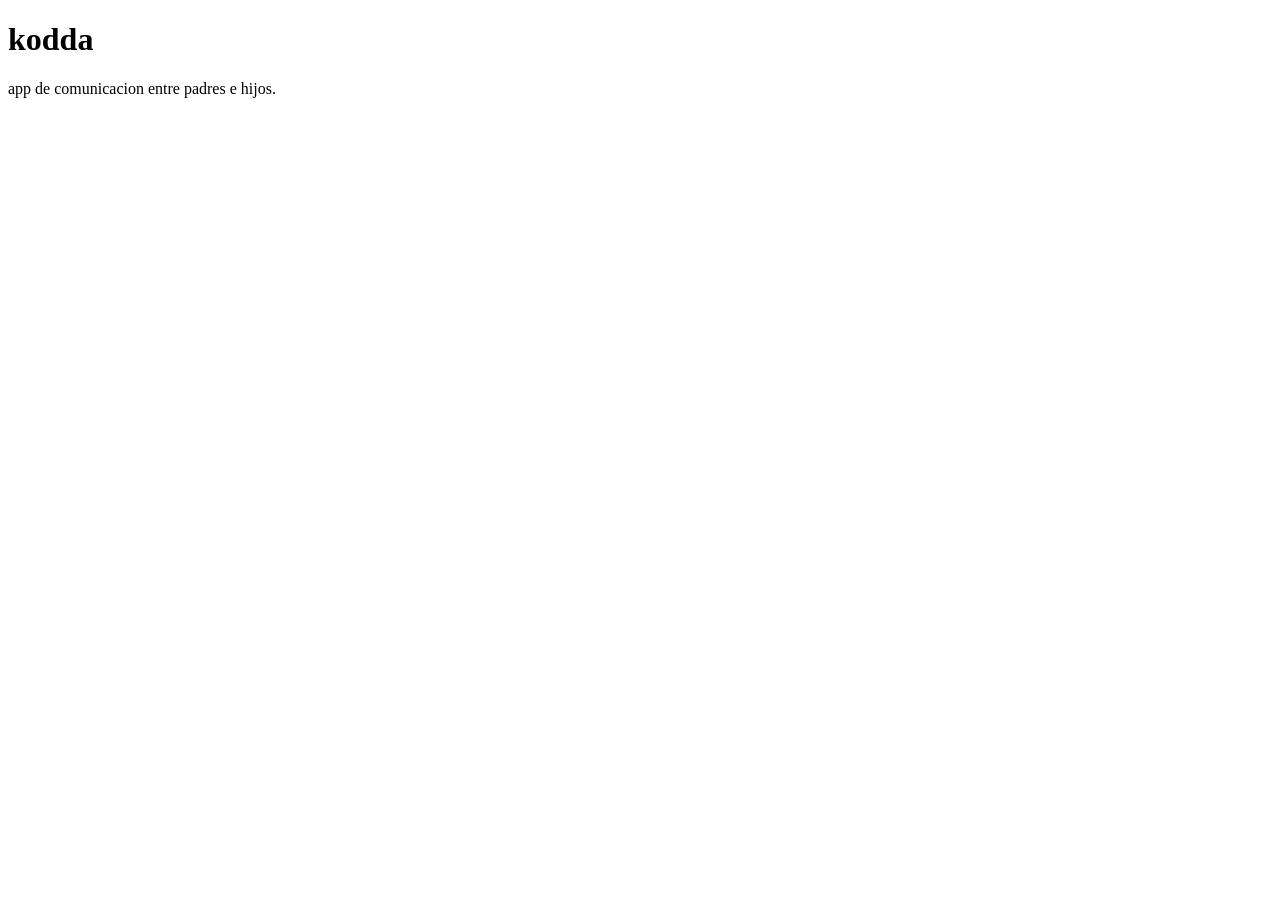
==== index.html @ 01e300b4 "Add files via upload" ====
<!DOCTYPE html>
<html lang="es"
<head>
    <meta charset="uft-8">
    <meta name="=viewport" content="witdth=devices-width",initial,scale=1,0">
    <title>KODDA</title>
</head>


<body>
    <h1>kodda</h1>

    <p>app de comunicacion entre padres e hijos.</p>
</body>
</html>
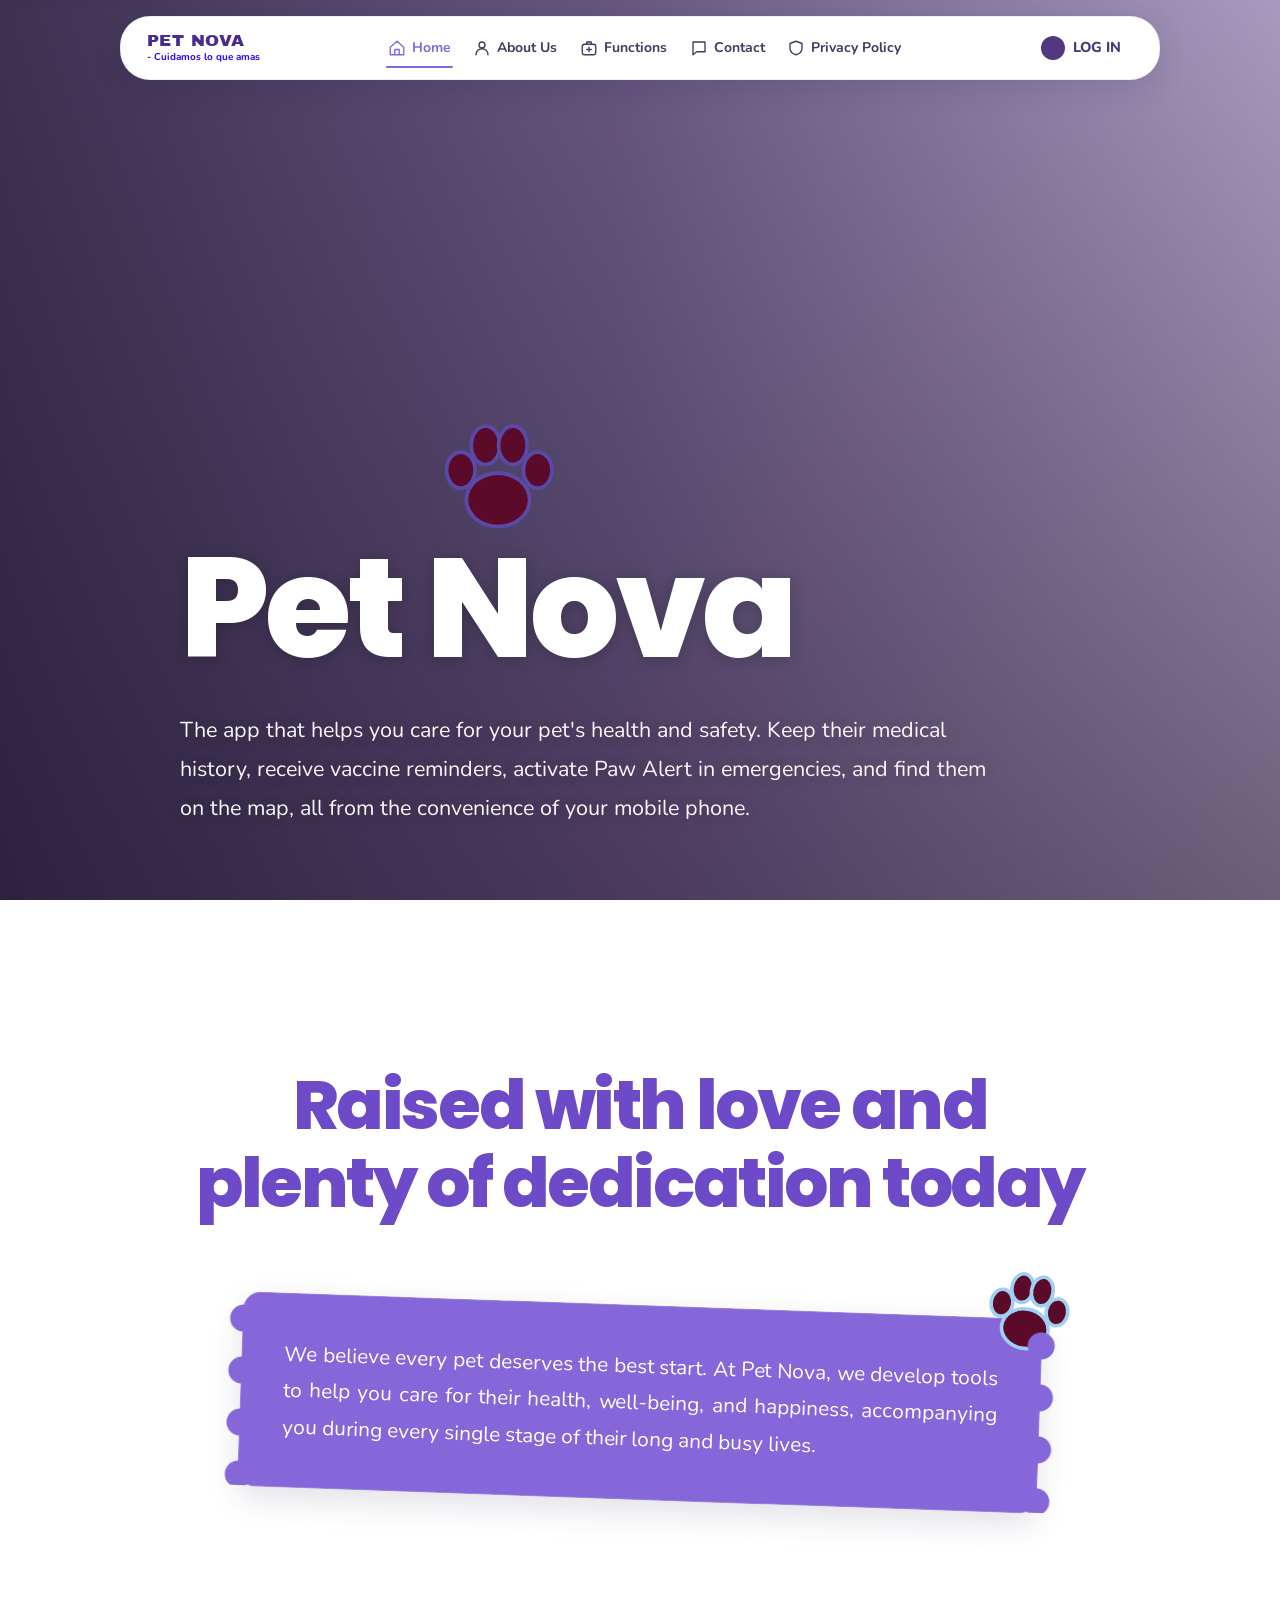
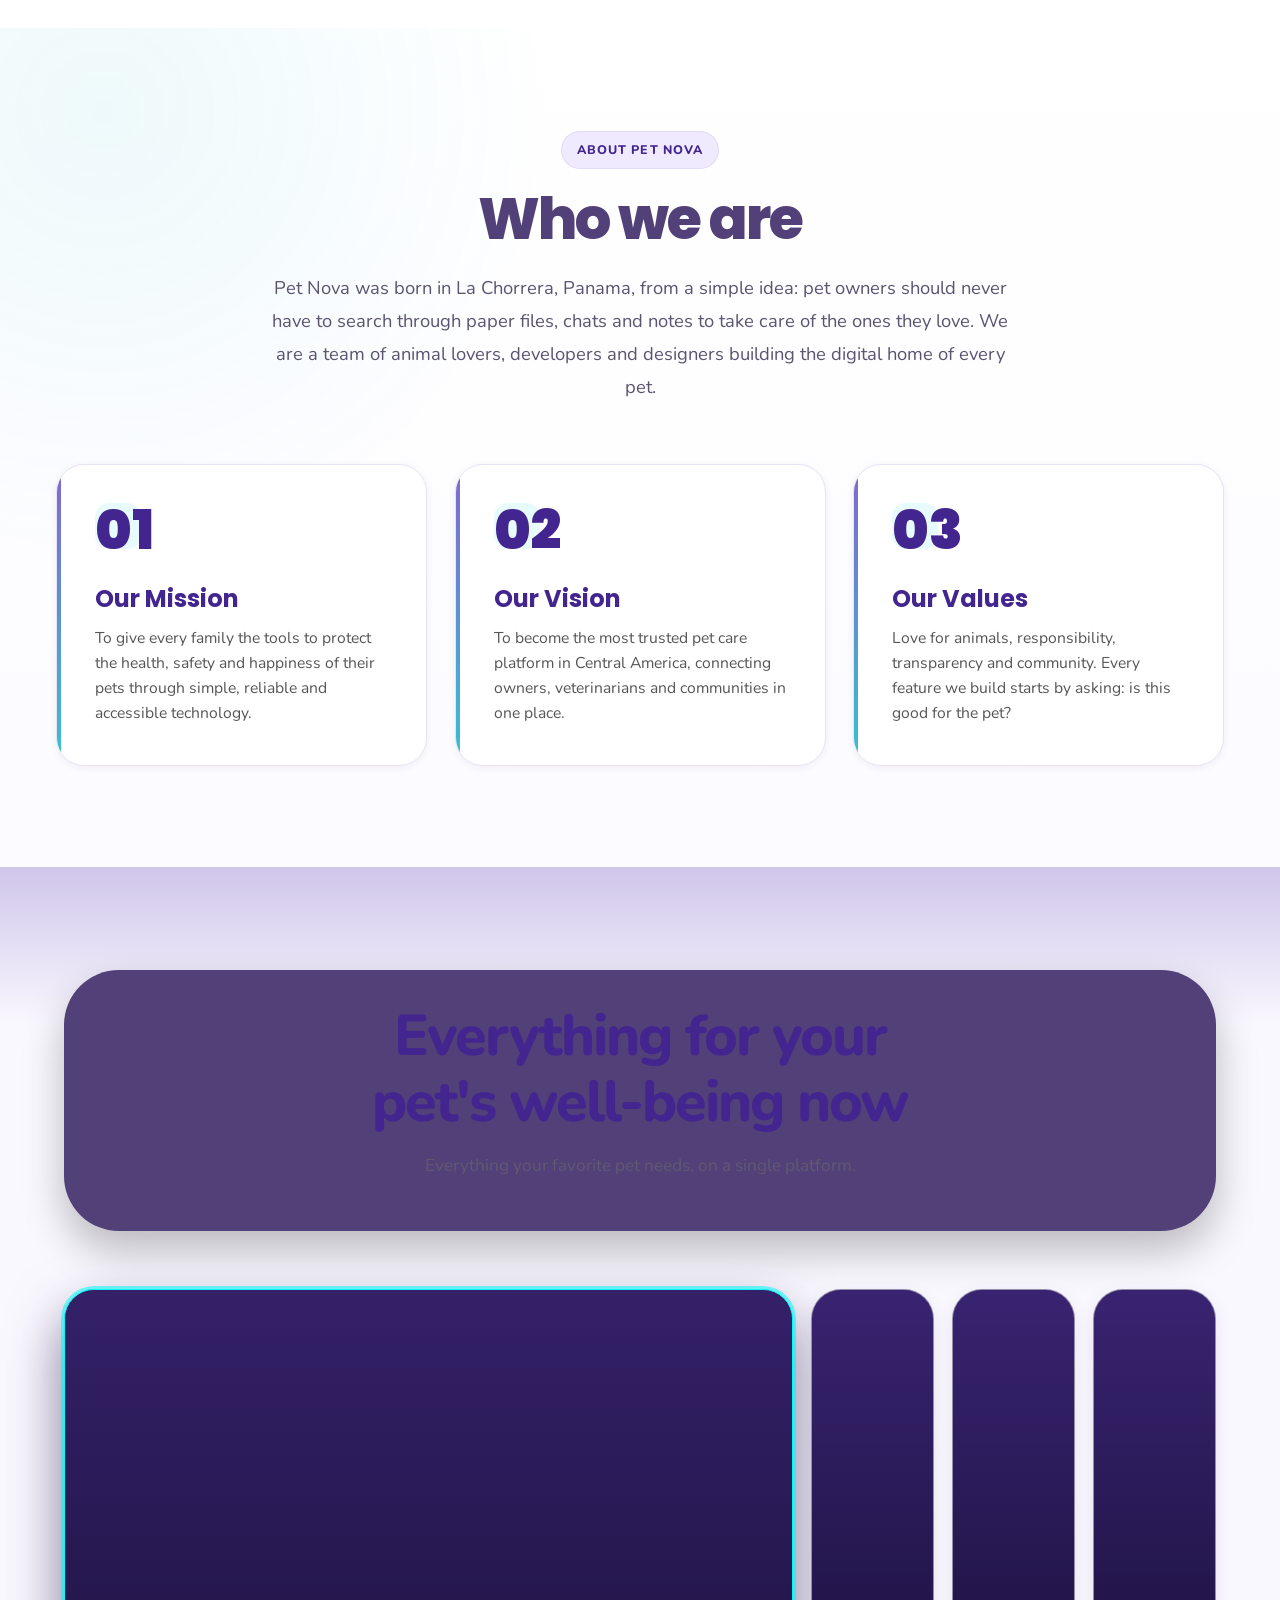
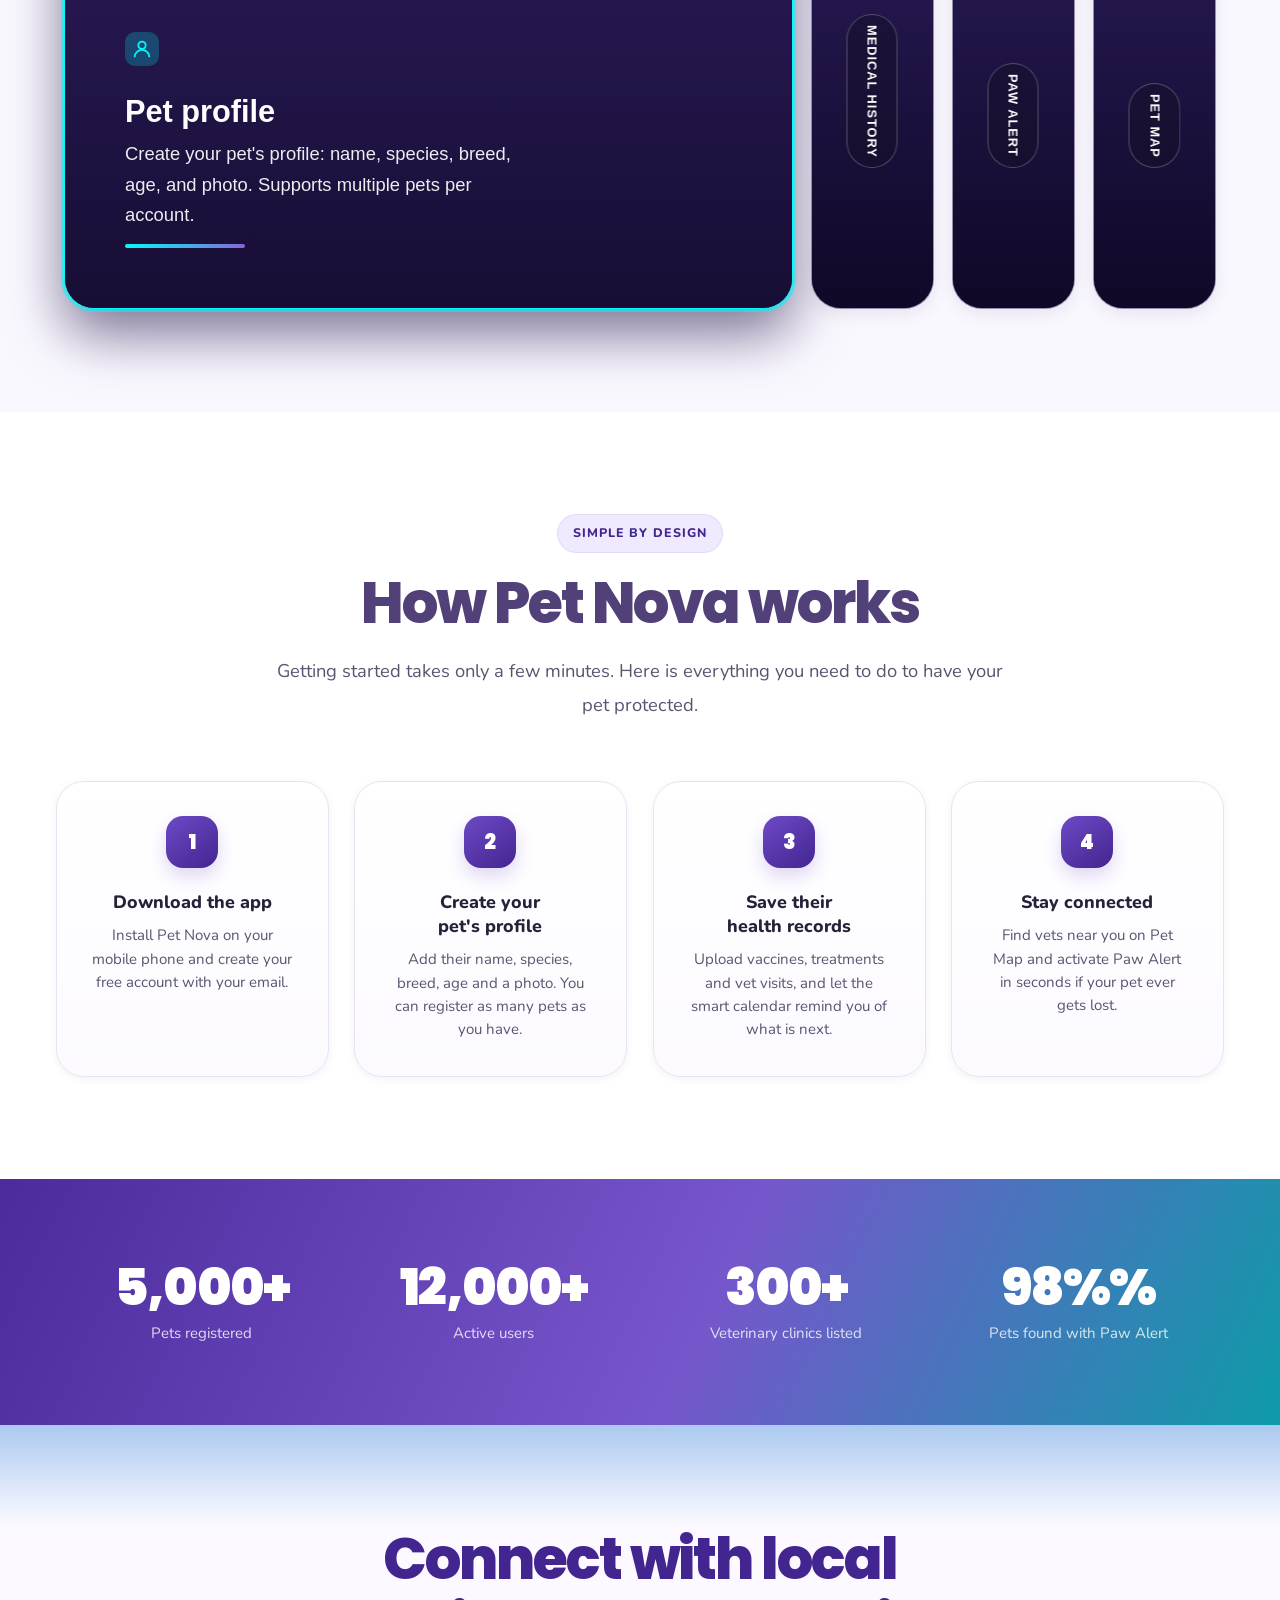
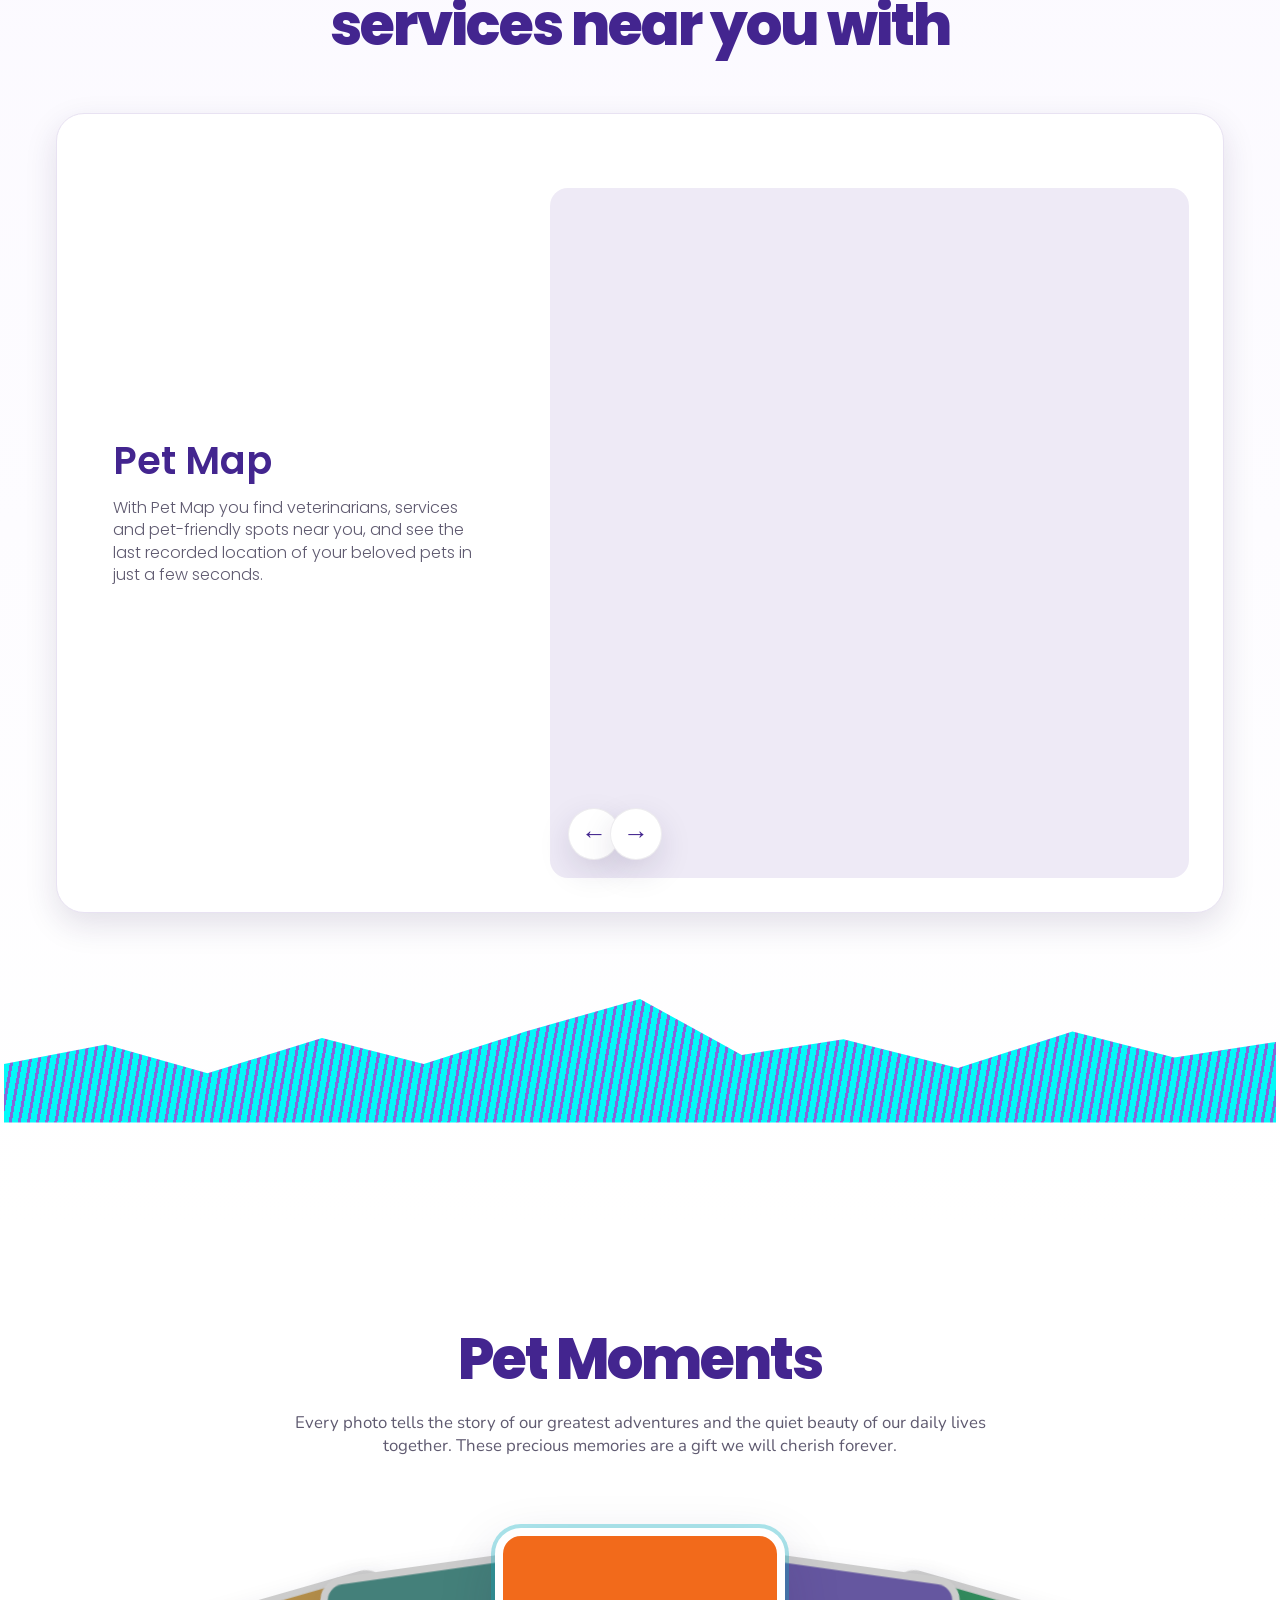
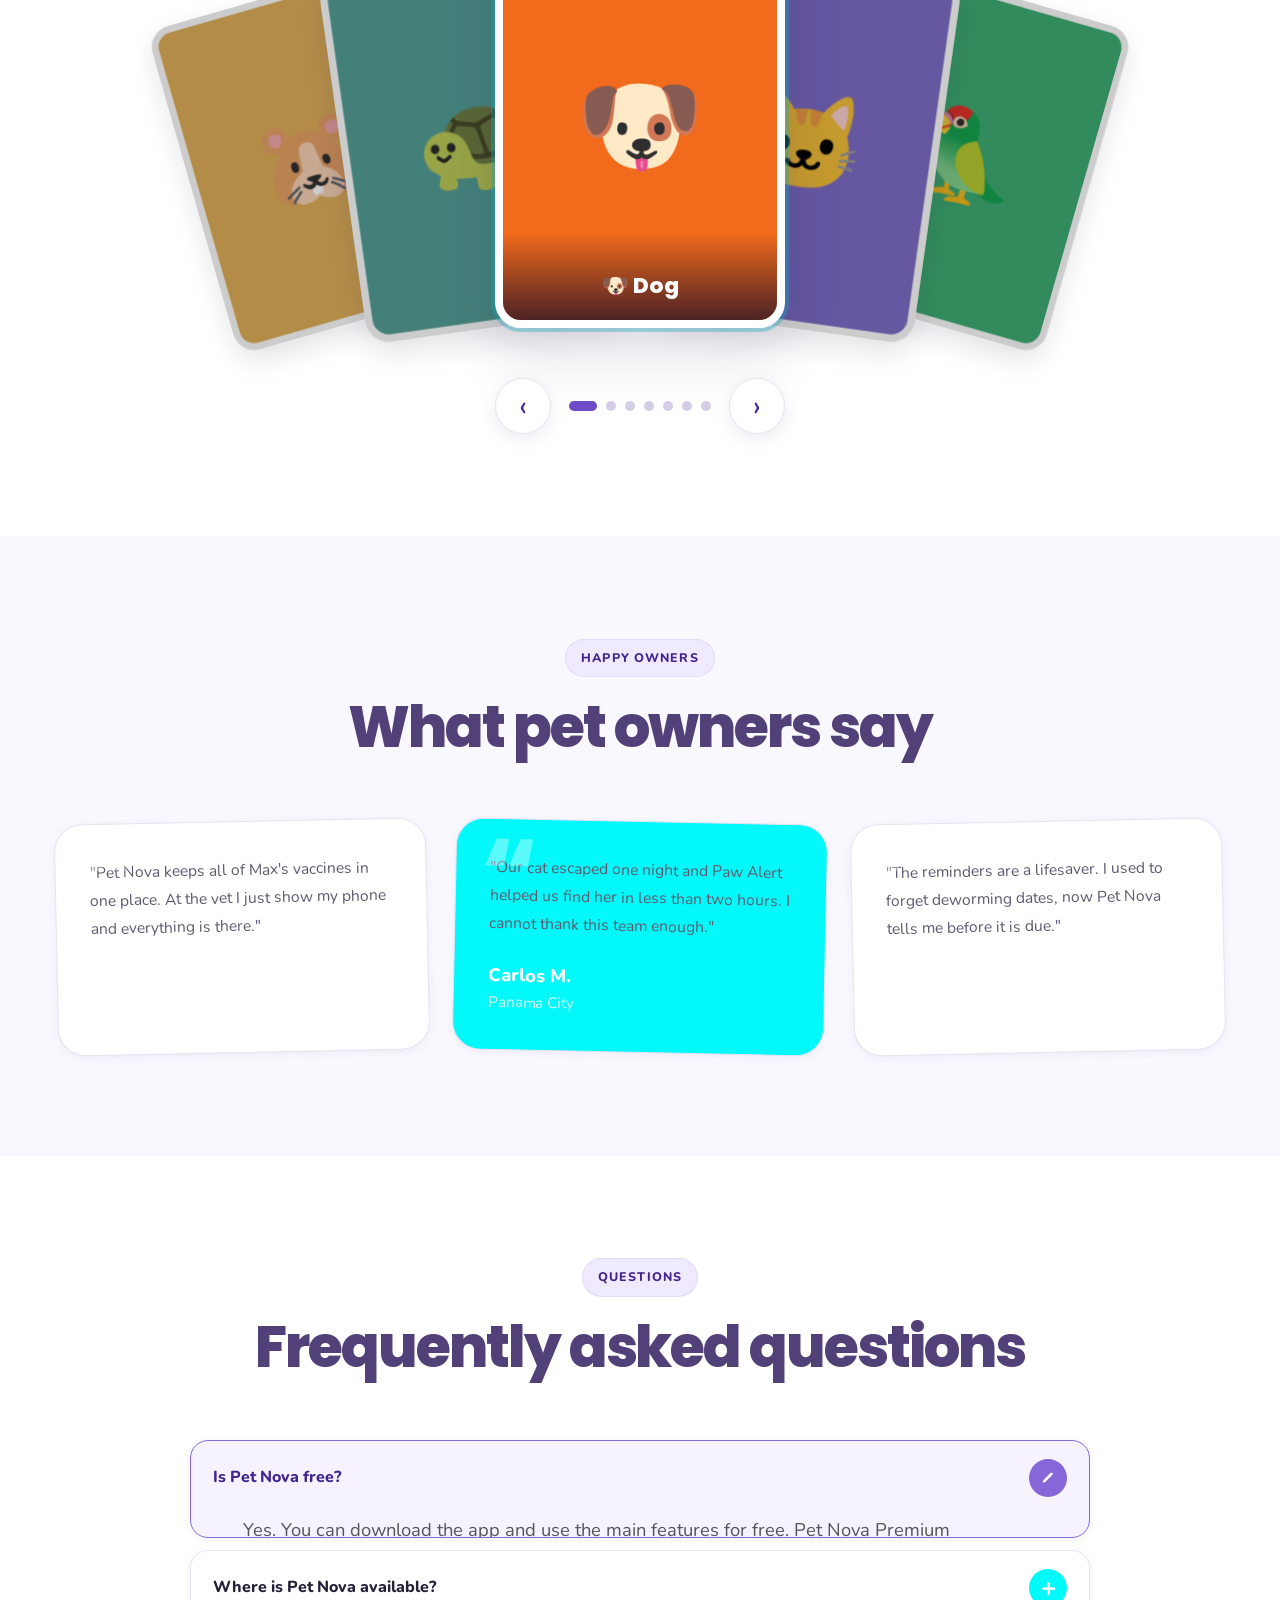
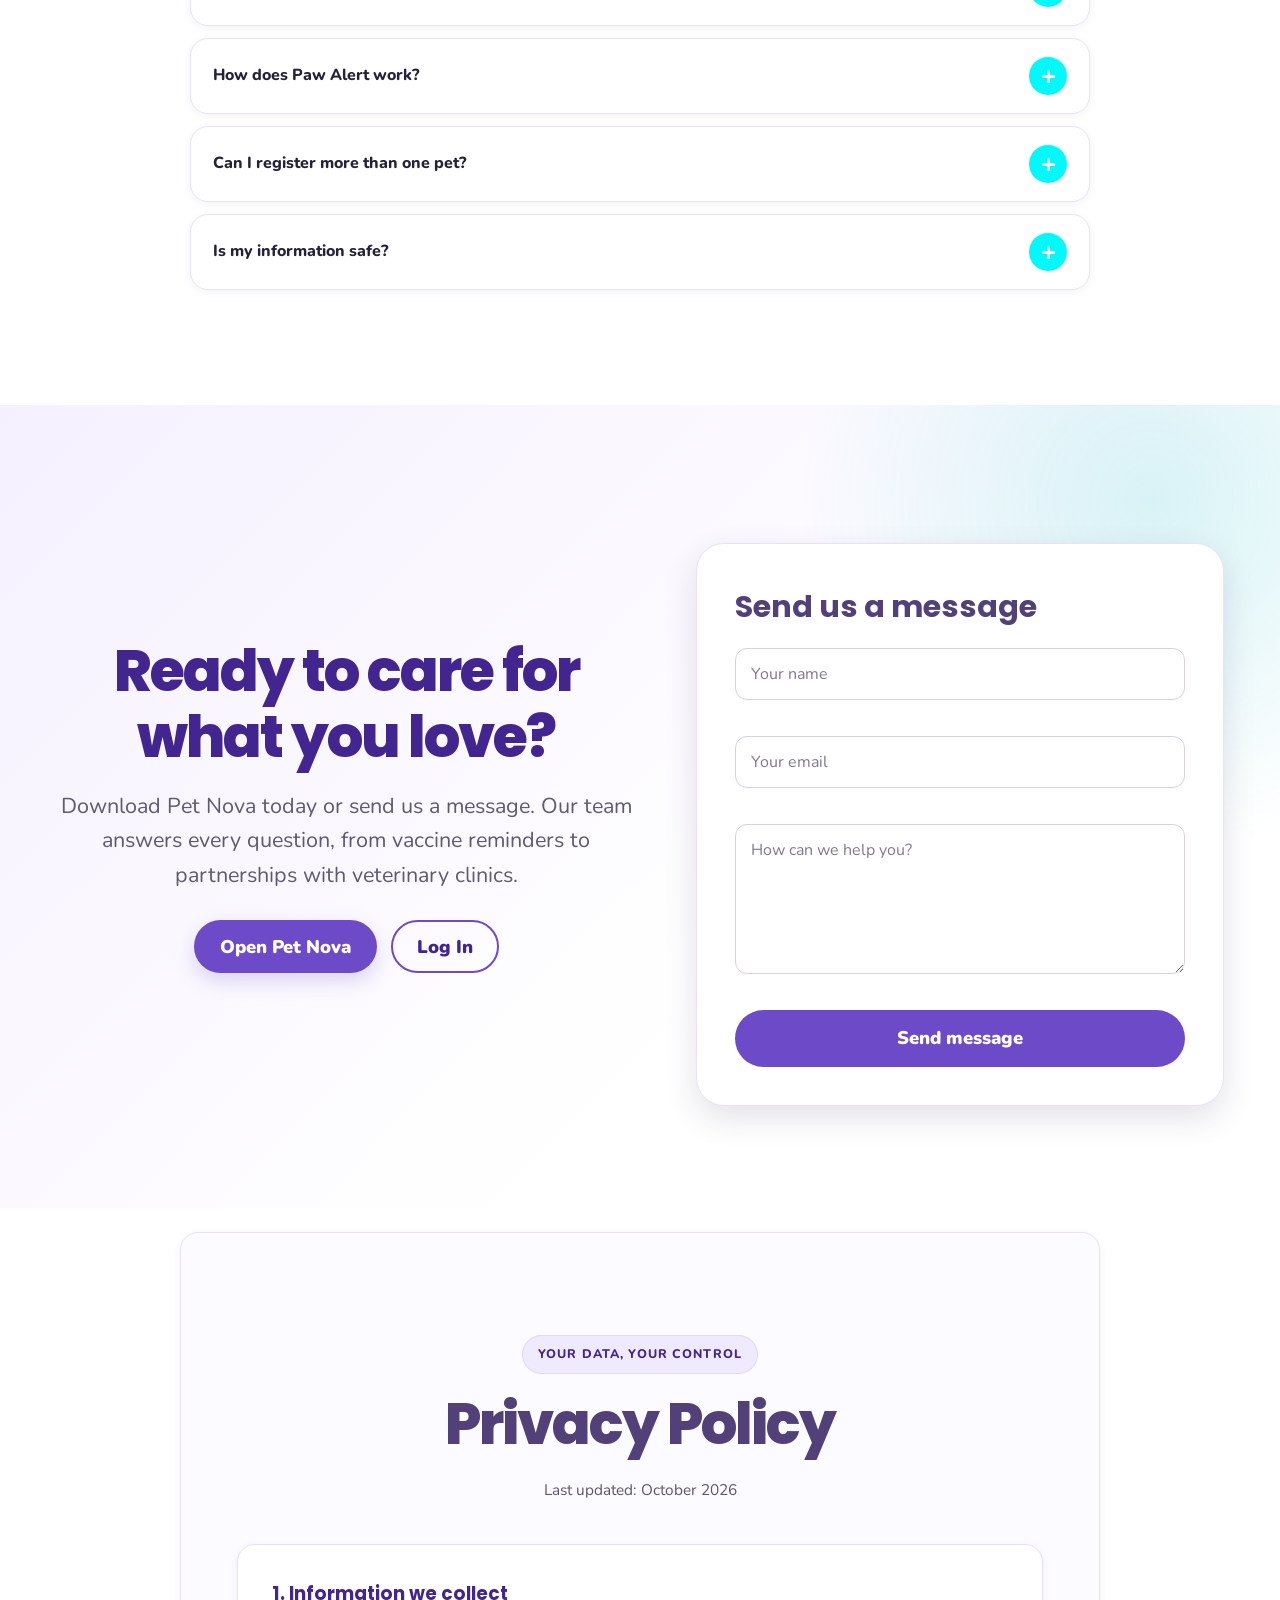
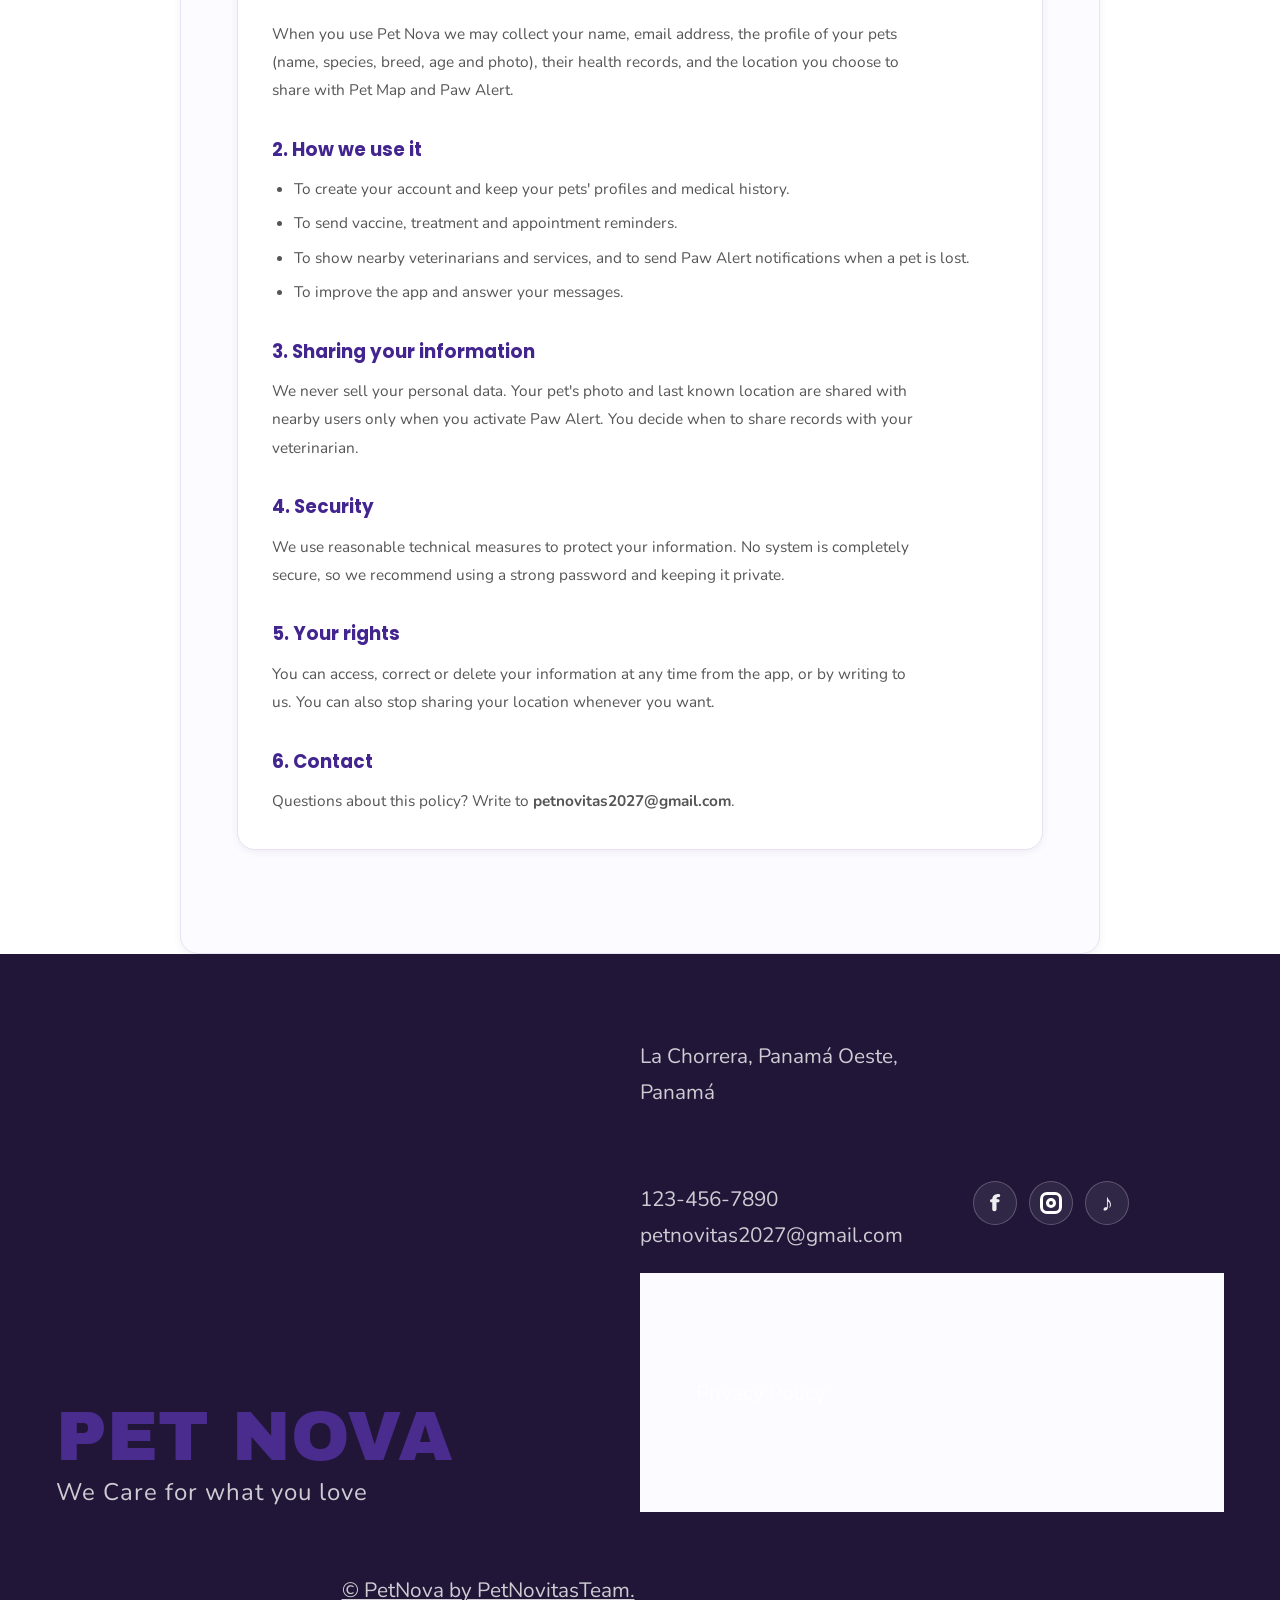
==== commit eef9609a: "Add files via upload" ====
--- a/index.html
+++ b/index.html
@@ -1,15 +1,466 @@
-<!DOCTYPE html>
-<html lang="es"
-<head>
-    <meta charset="uft-8">
-    <meta name="=viewport" content="witdth=devices-width",initial,scale=1,0">
-    <title>KODDA</title>
-</head>
-
-
-<body>
-    <h1>kodda</h1>
-
-    <p>app de comunicacion entre padres e hijos.</p>
-</body>
-</html>+<!DOCTYPE html>
+<html lang="en">
+<head>
+  <meta charset="UTF-8">
+  <meta name="viewport" content="width=device-width, initial-scale=1.0">
+  <meta name="description" content="Pet Nova is the app that helps you care for your pet's health and safety: medical history, vaccine reminders, Paw Alert and Pet Map.">
+  <meta name="theme-color" content="#8567d9">
+  <title>Pet Nova | Home</title>
+
+  <!-- Fuentes -->
+  <link rel="preconnect" href="https://fonts.googleapis.com">
+  <link rel="preconnect" href="https://fonts.gstatic.com" crossorigin>
+  <link href="https://fonts.googleapis.com/css2?family=Archivo+Black&family=Nunito:wght@400;600;700;800&family=Poppins:wght@300;400;800&display=swap" rel="stylesheet">
+
+  <link rel="icon" href="img/logo.png">
+
+  <script>document.documentElement.classList.add("js")</script>
+
+  <link rel="stylesheet" href="style.css">
+</head>
+<body>
+
+  <a class="skip-link" href="#main">Skip to content</a>
+
+  <!-- Iconos reutilizables -->
+  <svg width="0" height="0" style="position:absolute" aria-hidden="true" focusable="false">
+    <symbol id="paw" viewBox="0 0 100 100">
+      <ellipse cx="50" cy="66" rx="24" ry="20"/>
+      <ellipse cx="20" cy="42" rx="10" ry="13"/>
+      <ellipse cx="40" cy="22" rx="10" ry="14"/>
+      <ellipse cx="62" cy="22" rx="10" ry="14"/>
+      <ellipse cx="82" cy="42" rx="10" ry="13"/>
+    </symbol>
+    <defs>
+      <path id="petal" d="M0 -10 C30 -20 42 -60 21 -84 C11 -96 -11 -96 -21 -84 C-42 -60 -30 -20 0 -10Z"/>
+    </defs>
+  </svg>
+
+  <!-- NAVBAR -->
+  <header class="nav-wrap">
+    <nav class="navbar" aria-label="Main navigation">
+      <a href="#home" class="brand" aria-label="Pet Nova – home">
+        <img class="brand-logo" src="img/logo.png" alt="Pet Nova logo" onerror="this.style.display='none'">
+        <span class="brand-text"><b>PET NOVA</b><small>- Cuidamos lo que amas</small></span>
+      </a>
+
+      <ul class="nav-links" id="navLinks">
+        <li><a href="#home"><svg viewBox="0 0 24 24" aria-hidden="true"><path d="M3 11l9-8 9 8v10H3zM9 21v-7h6v7"/></svg>Home</a></li>
+        <li><a href="#about"><svg viewBox="0 0 24 24" aria-hidden="true"><circle cx="12" cy="8" r="4"/><path d="M4 21c0-5 4-8 8-8s8 3 8 8"/></svg>About Us</a></li>
+        <li><a href="#functions"><svg viewBox="0 0 24 24" aria-hidden="true"><rect x="3" y="7" width="18" height="14" rx="3"/><path d="M9 7V4h6v3M12 11v6M9 14h6"/></svg>Functions</a></li>
+        <li><a href="#contact"><svg viewBox="0 0 24 24" aria-hidden="true"><path d="M4 4h16v13H9l-5 4z"/></svg>Contact</a></li>
+        <li><a href="#privacy"><svg viewBox="0 0 24 24" aria-hidden="true"><path d="M12 3l8 3v6c0 5-4 8-8 9-4-1-8-4-8-9V6z"/></svg>Privacy Policy</a></li>
+      </ul>
+
+      <a class="login" href="https://nova-p-git-main-pet-nova.vercel.app/" target="_blank" rel="noopener"><i aria-hidden="true"></i>LOG IN</a>
+      <button class="menu-toggle" id="menuToggle" type="button" aria-label="Menu" aria-expanded="false" aria-controls="navLinks">&#9776;</button>
+    </nav>
+  </header>
+
+  <main id="main">
+
+    <!-- HERO -->
+    <section id="home" class="hero" aria-labelledby="hero-title">
+      <div class="hero-content">
+        <svg class="paw paw-hero" aria-hidden="true" focusable="false"><use href="#paw"/></svg>
+        <h1 id="hero-title">Pet Nova</h1>
+        <p>The app that helps you care for your pet's health and safety. Keep their medical history, receive vaccine reminders, activate Paw Alert in emergencies, and find them on the map, all from the convenience of your mobile phone.</p>
+      </div>
+    </section>
+
+    <!-- RAISED WITH LOVE -->
+    <section id="about" class="raised" aria-labelledby="raised-title">
+      <div class="blob blob-left" aria-hidden="true"></div>
+      <div class="blob blob-right" aria-hidden="true"></div>
+
+      <div class="flower flower-1" aria-hidden="true">
+        <img src="https://static.wixstatic.com/media/11062b_3889364d7fca4d90993f55c426131a4d~mv2.png" alt="" onerror="this.parentNode.classList.add('use-svg')">
+        <svg class="flower-svg" viewBox="-100 -100 200 200" aria-hidden="true">
+          <defs>
+            <linearGradient id="pg1" x1="0" y1="0" x2="0" y2="-1" gradientUnits="objectBoundingBox">
+              <stop offset="0" stop-color="#8f74e0"/>
+              <stop offset="1" stop-color="#cdbdf8"/>
+            </linearGradient>
+          </defs>
+          <use href="#petal" fill="url(#pg1)" transform="rotate(0)"/>
+          <use href="#petal" fill="url(#pg1)" transform="rotate(45)"/>
+          <use href="#petal" fill="url(#pg1)" transform="rotate(90)"/>
+          <use href="#petal" fill="url(#pg1)" transform="rotate(135)"/>
+          <use href="#petal" fill="url(#pg1)" transform="rotate(180)"/>
+          <use href="#petal" fill="url(#pg1)" transform="rotate(225)"/>
+          <use href="#petal" fill="url(#pg1)" transform="rotate(270)"/>
+          <use href="#petal" fill="url(#pg1)" transform="rotate(315)"/>
+          <circle r="9" fill="#fff"/>
+        </svg>
+      </div>
+
+      <div class="flower flower-2" aria-hidden="true">
+        <img src="https://static.wixstatic.com/media/11062b_3889364d7fca4d90993f55c426131a4d~mv2.png" alt="" onerror="this.parentNode.classList.add('use-svg')">
+        <svg class="flower-svg" viewBox="-100 -100 200 200" aria-hidden="true">
+          <defs>
+            <linearGradient id="pg2" x1="0" y1="0" x2="0" y2="-1" gradientUnits="objectBoundingBox">
+              <stop offset="0" stop-color="#8f74e0"/>
+              <stop offset="1" stop-color="#cdbdf8"/>
+            </linearGradient>
+          </defs>
+          <use href="#petal" fill="url(#pg2)" transform="rotate(22)"/>
+          <use href="#petal" fill="url(#pg2)" transform="rotate(67)"/>
+          <use href="#petal" fill="url(#pg2)" transform="rotate(112)"/>
+          <use href="#petal" fill="url(#pg2)" transform="rotate(157)"/>
+          <use href="#petal" fill="url(#pg2)" transform="rotate(202)"/>
+          <use href="#petal" fill="url(#pg2)" transform="rotate(247)"/>
+          <use href="#petal" fill="url(#pg2)" transform="rotate(292)"/>
+          <use href="#petal" fill="url(#pg2)" transform="rotate(337)"/>
+          <circle r="9" fill="#fff"/>
+        </svg>
+      </div>
+
+      <h2 id="raised-title" class="reveal">Raised with love and plenty of dedication today</h2>
+
+      <div class="note reveal">
+        <svg class="paw paw-note" aria-hidden="true" focusable="false"><use href="#paw"/></svg>
+        <p>We believe every pet deserves the best start. At Pet Nova, we develop tools to help you care for their health, well-being, and happiness, accompanying you during every single stage of their long and busy lives.</p>
+      </div>
+    </section>
+
+    <!-- MISSION / VISION / VALUES -->
+    <section class="mvv" aria-labelledby="mvv-title">
+      <div class="section-title reveal">
+        <span class="tag">About Pet Nova</span>
+        <h2 id="mvv-title">Who we are</h2>
+        <p>Pet Nova was born in La Chorrera, Panama, from a simple idea: pet owners should never have to search through paper files, chats and notes to take care of the ones they love. We are a team of animal lovers, developers and designers building the digital home of every pet.</p>
+      </div>
+      <div class="mvv-grid">
+        <article class="mvv-card reveal">
+          <span class="num">01</span>
+          <h3>Our Mission</h3>
+          <p>To give every family the tools to protect the health, safety and happiness of their pets through simple, reliable and accessible technology.</p>
+        </article>
+        <article class="mvv-card reveal">
+          <span class="num">02</span>
+          <h3>Our Vision</h3>
+          <p>To become the most trusted pet care platform in Central America, connecting owners, veterinarians and communities in one place.</p>
+        </article>
+        <article class="mvv-card reveal">
+          <span class="num">03</span>
+          <h3>Our Values</h3>
+          <p>Love for animals, responsibility, transparency and community. Every feature we build starts by asking: is this good for the pet?</p>
+        </article>
+      </div>
+    </section>
+
+    <!-- FUNCTIONS -->
+    <section id="functions" class="features" aria-labelledby="features-title">
+      <div class="features-head reveal">
+        <h2 id="features-title">Everything for your pet's well-being now</h2>
+        <p>Everything your favorite pet needs, on a single platform.</p>
+      </div>
+      <div class="accordion" id="accordion">
+        <article class="panel active" style="--img:url('img/profile.jpg'), url('https://images.unsplash.com/photo-1583511655857-d19b40a7a54e?w=1200&auto=format&fit=crop&q=80')">
+          <span class="label">Pet profile</span>
+          <div class="panel-info">
+            <svg viewBox="0 0 24 24" aria-hidden="true"><circle cx="12" cy="8" r="4"/><path d="M4 21c0-5 4-8 8-8s8 3 8 8"/></svg>
+            <h3>Pet profile</h3>
+            <p>Create your pet's profile: name, species, breed, age, and photo. Supports multiple pets per account.</p>
+          </div>
+        </article>
+
+        <article class="panel" style="--img:url('img/medical.jpg'), url('https://images.unsplash.com/photo-1583511655857-d19b40a7a54e?w=1200&auto=format&fit=crop&q=80')">
+          <span class="label">Medical history</span>
+          <div class="panel-info">
+            <svg viewBox="0 0 24 24" aria-hidden="true"><rect x="3" y="7" width="18" height="14" rx="3"/><path d="M9 7V4h6v3M12 11v6M9 14h6"/></svg>
+            <h3>Medical history</h3>
+            <p>Vaccines, checkups and treatments saved and ready to share with your vet.</p>
+          </div>
+        </article>
+
+        <article class="panel" style="--img:url('img/pawalert.jpg'), url('https://images.unsplash.com/photo-1587300003388-59208cc962cb?w=1200&auto=format&fit=crop&q=80')">
+          <span class="label">Paw Alert</span>
+          <div class="panel-info">
+            <svg viewBox="0 0 24 24" aria-hidden="true"><path d="M12 22s7-6 7-12a7 7 0 10-14 0c0 6 7 12 7 12z"/><circle cx="12" cy="10" r="2.5"/></svg>
+            <h3>Paw Alert</h3>
+            <p>Activate an emergency alert and notify nearby users if your pet goes missing.</p>
+          </div>
+        </article>
+
+        <article class="panel" style="--img:url('img/petmap.jpg'), url('https://images.unsplash.com/photo-1514888286974-6c03e2ca1dba?w=1200&auto=format&fit=crop&q=80')">
+          <span class="label">Pet map</span>
+          <div class="panel-info">
+            <svg viewBox="0 0 24 24" aria-hidden="true"><path d="M12 22s7-6 7-12a7 7 0 10-14 0c0 6 7 12 7 12z"/><circle cx="12" cy="10" r="2.5"/></svg>
+            <h3>Pet map</h3>
+            <p>Find vets, services and pet-friendly spots near you.</p>
+          </div>
+        </article>
+      </div>
+    </section>
+
+    <!-- HOW IT WORKS -->
+    <section class="steps" aria-labelledby="steps-title">
+      <div class="section-title reveal">
+        <span class="tag">Simple by design</span>
+        <h2 id="steps-title">How Pet Nova works</h2>
+        <p>Getting started takes only a few minutes. Here is everything you need to do to have your pet protected.</p>
+      </div>
+      <div class="steps-grid">
+        <article class="step reveal">
+          <div class="step-num" aria-hidden="true">1</div>
+          <h3>Download the app</h3>
+          <p>Install Pet Nova on your mobile phone and create your free account with your email.</p>
+        </article>
+        <article class="step reveal">
+          <div class="step-num" aria-hidden="true">2</div>
+          <h3>Create your pet's profile</h3>
+          <p>Add their name, species, breed, age and a photo. You can register as many pets as you have.</p>
+        </article>
+        <article class="step reveal">
+          <div class="step-num" aria-hidden="true">3</div>
+          <h3>Save their health records</h3>
+          <p>Upload vaccines, treatments and vet visits, and let the smart calendar remind you of what is next.</p>
+        </article>
+        <article class="step reveal">
+          <div class="step-num" aria-hidden="true">4</div>
+          <h3>Stay connected</h3>
+          <p>Find vets near you on Pet Map and activate Paw Alert in seconds if your pet ever gets lost.</p>
+        </article>
+      </div>
+    </section>
+
+    <!-- STATS -->
+    <section class="stats" aria-label="Pet Nova in numbers">
+      <div class="stat"><strong data-count="5000">0</strong><span>Pets registered</span></div>
+      <div class="stat"><strong data-count="12000">0</strong><span>Active users</span></div>
+      <div class="stat"><strong data-count="300">0</strong><span>Veterinary clinics listed</span></div>
+      <div class="stat"><strong data-count="98" data-suffix="%">0</strong><span>Pets found with Paw Alert</span></div>
+    </section>
+
+    <!-- PET MAP -->
+    <section class="connect" aria-labelledby="connect-title">
+      <h2 id="connect-title" class="reveal">Connect with local services near you with</h2>
+
+      <div class="map-card reveal">
+        <div class="map-text">
+          <h3>Pet Map</h3>
+          <p>With Pet Map you find veterinarians, services and pet-friendly spots near you, and see the last recorded location of your beloved pets in just a few seconds.</p>
+        </div>
+
+        <div class="map-box">
+          <iframe id="mapFrame" title="Pet Map" loading="lazy"
+            src="https://www.openstreetmap.org/export/embed.html?bbox=-79.5290%2C8.9880%2C-79.5140%2C9.0000&amp;layer=mapnik"></iframe>
+          <button class="circle prev" id="mapPrev" type="button" aria-label="Previous location">&#8592;</button>
+          <button class="circle next" id="mapNext" type="button" aria-label="Next location">&#8594;</button>
+        </div>
+      </div>
+
+      <div class="waves" aria-hidden="true"></div>
+    </section>
+
+    <!-- PET MOMENTS -->
+    <section class="moments" aria-labelledby="moments-title">
+      <div class="moments-text reveal">
+        <h2 id="moments-title">Pet Moments</h2>
+        <p>Every photo tells the story of our greatest adventures and the quiet beauty of our daily lives together. These precious memories are a gift we will cherish forever.</p>
+      </div>
+
+      <div class="fan" id="fan" aria-roledescription="carousel" aria-label="Pet photos">
+        <figure style="--bg:#f26a1b" data-emoji="🐶">
+          <img src="img/pet1.jpg" data-fallback="https://images.unsplash.com/photo-1543466835-00a7907e9de1?w=600&auto=format&fit=crop&q=80" alt="Dog" decoding="async">
+          <figcaption><span aria-hidden="true">🐶</span> Dog</figcaption>
+        </figure>
+        <figure style="--bg:#7f6bd6" data-emoji="🐱">
+          <img src="img/pet2.jpg" data-fallback="https://images.unsplash.com/photo-1514888286974-6c03e2ca1dba?w=600&auto=format&fit=crop&q=80" alt="Cat" decoding="async">
+          <figcaption><span aria-hidden="true">🐱</span> Cat</figcaption>
+        </figure>
+        <figure style="--bg:#2fb36d" data-emoji="🦜">
+          <img src="img/pet3.jpg" data-fallback="https://images.unsplash.com/photo-1552728089-57bdde30beb3?w=600&auto=format&fit=crop&q=80" alt="Parrot" decoding="async">
+          <figcaption><span aria-hidden="true">🦜</span> Parrot</figcaption>
+        </figure>
+        <figure style="--bg:#3a8fc4" data-emoji="🐦">
+          <img src="img/pet4.jpg" data-fallback="https://images.unsplash.com/photo-1444464666168-49d633b86797?w=600&auto=format&fit=crop&q=80" alt="Bird" decoding="async">
+          <figcaption><span aria-hidden="true">🐦</span> Bird</figcaption>
+        </figure>
+        <figure style="--bg:#f4a6bf" data-emoji="🐰">
+          <img src="img/pet5.jpg" data-fallback="https://images.unsplash.com/photo-1585110396000-c9ffd4e4b308?w=600&auto=format&fit=crop&q=80" alt="Rabbit" decoding="async">
+          <figcaption><span aria-hidden="true">🐰</span> Rabbit</figcaption>
+        </figure>
+        <figure style="--bg:#e8b04a" data-emoji="🐹">
+          <img src="img/pet6.jpg" data-fallback="https://images.unsplash.com/photo-1425082661705-1834bfd09dca?w=600&auto=format&fit=crop&q=80" alt="Hamster" decoding="async">
+          <figcaption><span aria-hidden="true">🐹</span> Hamster</figcaption>
+        </figure>
+        <figure style="--bg:#4aa39a" data-emoji="🐢">
+          <img src="img/pet7.jpg" data-fallback="https://images.unsplash.com/photo-1437622368342-7a3d73a34c8f?w=600&auto=format&fit=crop&q=80" alt="Turtle" decoding="async">
+          <figcaption><span aria-hidden="true">🐢</span> Turtle</figcaption>
+        </figure>
+      </div>
+
+      <div class="fan-controls">
+        <button class="circle dark" id="fanPrev" type="button" aria-label="Previous photo">&#8249;</button>
+        <div class="dots" id="dots"></div>
+        <button class="circle dark" id="fanNext" type="button" aria-label="Next photo">&#8250;</button>
+      </div>
+    </section>
+
+    <!-- TESTIMONIALS -->
+    <section class="testimonials" aria-labelledby="testi-title">
+      <div class="section-title reveal">
+        <span class="tag">Happy owners</span>
+        <h2 id="testi-title">What pet owners say</h2>
+      </div>
+
+      <div class="testi-grid">
+        <blockquote class="testi reveal">
+          <p>"Pet Nova keeps all of Max's vaccines in one place. At the vet I just show my phone and everything is there."</p>
+          <cite>Ana R. <small>La Chorrera</small></cite>
+        </blockquote>
+
+        <blockquote class="testi reveal">
+          <p>"Our cat escaped one night and Paw Alert helped us find her in less than two hours. I cannot thank this team enough."</p>
+          <cite>Carlos M. <small>Panama City</small></cite>
+        </blockquote>
+
+        <blockquote class="testi reveal">
+          <p>"The reminders are a lifesaver. I used to forget deworming dates, now Pet Nova tells me before it is due."</p>
+          <cite>Maria L. <small>Arraijan</small></cite>
+        </blockquote>
+      </div>
+    </section>
+
+    <!-- FAQ -->
+    <section class="faq" aria-labelledby="faq-title">
+      <div class="section-title reveal">
+        <span class="tag">Questions</span>
+        <h2 id="faq-title">Frequently asked questions</h2>
+      </div>
+
+      <div class="faq-list" id="faqList">
+        <div class="faq-item open">
+          <button class="faq-q" id="faq-q-1" type="button" aria-expanded="true" aria-controls="faq-answer-1">Is Pet Nova free? <span aria-hidden="true">−</span></button>
+          <div class="faq-a" id="faq-answer-1"><p>Yes. You can download the app and use the main features for free. Pet Nova Premium adds extra storage and advanced tools for owners with several pets.</p></div>
+        </div>
+
+        <div class="faq-item">
+          <button class="faq-q" id="faq-q-2" type="button" aria-expanded="false" aria-controls="faq-answer-2">Where is Pet Nova available? <span aria-hidden="true">+</span></button>
+          <div class="faq-a" id="faq-answer-2"><p>Pet Nova is currently available in Panama, and we are working to reach more countries in Central America soon.</p></div>
+        </div>
+
+        <div class="faq-item">
+          <button class="faq-q" id="faq-q-3" type="button" aria-expanded="false" aria-controls="faq-answer-3">How does Paw Alert work? <span aria-hidden="true">+</span></button>
+          <div class="faq-a" id="faq-answer-3"><p>If your pet is lost, you activate Paw Alert from the app. Nearby users receive a notification with a photo and the last recorded location so the search can start right away.</p></div>
+        </div>
+
+        <div class="faq-item">
+          <button class="faq-q" id="faq-q-4" type="button" aria-expanded="false" aria-controls="faq-answer-4">Can I register more than one pet? <span aria-hidden="true">+</span></button>
+          <div class="faq-a" id="faq-answer-4"><p>Of course. Each account supports multiple pets, and every pet has its own profile, medical history and calendar.</p></div>
+        </div>
+
+        <div class="faq-item">
+          <button class="faq-q" id="faq-q-5" type="button" aria-expanded="false" aria-controls="faq-answer-5">Is my information safe? <span aria-hidden="true">+</span></button>
+          <div class="faq-a" id="faq-answer-5"><p>Your data is private and is never sold. You can read the details in our Privacy Policy at the bottom of this page.</p></div>
+        </div>
+      </div>
+    </section>
+
+    <!-- CONTACT -->
+    <section id="contact" class="cta" aria-labelledby="cta-title">
+      <div class="cta-text reveal">
+        <h2 id="cta-title">Ready to care for what you love?</h2>
+        <p>Download Pet Nova today or send us a message. Our team answers every question, from vaccine reminders to partnerships with veterinary clinics.</p>
+
+        <div class="cta-buttons">
+          <a href="https://nova-p-git-main-pet-nova.vercel.app/" class="btn-cta">Open Pet Nova</a>
+          <a href="https://nova-p-git-main-pet-nova.vercel.app/" class="btn-cta outline">Log In</a>
+        </div>
+      </div>
+
+      <form class="contact-form reveal" id="contactForm">
+        <h3>Send us a message</h3>
+
+        <label class="sr-only" for="cf-name">Your name</label>
+        <input id="cf-name" name="name" type="text" placeholder="Your name" autocomplete="name" required>
+
+        <label class="sr-only" for="cf-email">Your email</label>
+        <input id="cf-email" name="email" type="email" placeholder="Your email" autocomplete="email" required>
+
+        <label class="sr-only" for="cf-message">How can we help you?</label>
+        <textarea id="cf-message" name="message" rows="4" placeholder="How can we help you?" required></textarea>
+
+        <button type="submit">Send message</button>
+        <p class="form-ok" id="formOk" role="status" aria-live="polite">Thank you! We will get back to you soon.</p>
+      </form>
+    </section>
+
+    <!-- PRIVACY POLICY -->
+    <section id="privacy" class="policy-section" aria-labelledby="privacy-title">
+      <div class="section-title reveal">
+        <span class="tag">Your data, your control</span>
+        <h2 id="privacy-title">Privacy Policy</h2>
+        <p>Last updated: October 2026</p>
+      </div>
+
+      <div class="policy-box reveal">
+        <h3>1. Information we collect</h3>
+        <p>When you use Pet Nova we may collect your name, email address, the profile of your pets (name, species, breed, age and photo), their health records, and the location you choose to share with Pet Map and Paw Alert.</p>
+
+        <h3>2. How we use it</h3>
+        <ul>
+          <li>To create your account and keep your pets' profiles and medical history.</li>
+          <li>To send vaccine, treatment and appointment reminders.</li>
+          <li>To show nearby veterinarians and services, and to send Paw Alert notifications when a pet is lost.</li>
+          <li>To improve the app and answer your messages.</li>
+        </ul>
+
+        <h3>3. Sharing your information</h3>
+        <p>We never sell your personal data. Your pet's photo and last known location are shared with nearby users only when you activate Paw Alert. You decide when to share records with your veterinarian.</p>
+
+        <h3>4. Security</h3>
+        <p>We use reasonable technical measures to protect your information. No system is completely secure, so we recommend using a strong password and keeping it private.</p>
+
+        <h3>5. Your rights</h3>
+        <p>You can access, correct or delete your information at any time from the app, or by writing to us. You can also stop sharing your location whenever you want.</p>
+
+        <h3>6. Contact</h3>
+        <p>Questions about this policy? Write to <strong>petnovitas2027@gmail.com</strong>.</p>
+      </div>
+    </section>
+
+  </main>
+
+  <!-- FOOTER -->
+  <footer class="footer">
+    <div class="footer-logo">
+      <img class="footer-logo-img" src="img/logo.png" alt="Pet Nova logo" onerror="this.style.display='none'">
+      <div class="footer-logo-text"><b>PET NOVA</b><small>We Care for what you love</small></div>
+    </div>
+
+    <address class="footer-info">
+      <p>La Chorrera, Panamá Oeste,<br>Panamá</p>
+      <p>123-456-7890<br>petnovitas2027@gmail.com</p>
+
+      <div class="social">
+        <a href="https://www.facebook.com/" target="_blank" rel="noopener noreferrer" aria-label="Facebook">f</a>
+        <a href="https://www.instagram.com/" target="_blank" rel="noopener noreferrer" aria-label="Instagram"><span class="ig" aria-hidden="true"></span></a>
+        <a href="https://www.tiktok.com/" target="_blank" rel="noopener noreferrer" aria-label="TikTok">&#9834;</a>
+      </div>
+    </address>
+
+    <a class="privacy" href="#privacy">Privacy Policy</a>
+    <p class="copy">&copy; PetNova by PetNovitasTeam.</p>
+  </footer>
+
+  <!-- Respaldo si script.js no carga -->
+  <script>
+    setTimeout(function () {
+      if (!window.__petnovaOK) {
+        document.querySelectorAll('.reveal').forEach(function (el) {
+          el.classList.add('show');
+        });
+
+        document.querySelectorAll('.raised').forEach(function (el) {
+          el.classList.add('in');
+        });
+      }
+    }, 3500);
+  </script>
+
+  <script src="script.js" defer></script>
+</body>
+</html>
--- a/style.css
+++ b/style.css
@@ -0,0 +1,2416 @@
+/* =============================================================================
+   PET NOVA – style.css
+   -----------------------------------------------------------------------------
+   Estructura (en el mismo orden en que aparece en la página):
+
+    00. Tokens (colores, fuentes, medidas)
+    01. Base y reset
+    02. Accesibilidad (foco, skip-link, sr-only)
+    03. Animaciones (@keyframes)
+    04. Cursor de huella
+    05. Componentes compartidos (reveal, títulos de sección, botones circulares)
+    06. Navbar
+    07. Hero
+    08. Raised with love
+    09. Misión · Visión · Valores
+    10. Funciones (acordeón)
+    11. Cómo funciona
+    12. Estadísticas
+    13. Pet Map
+    14. Pet Moments (abanico)
+    15. Testimonios
+    16. FAQ
+    17. CTA + formulario
+    18. Política de privacidad
+    19. Footer
+    20. Extras de movimiento (progreso, volver arriba, brillo, ripple, huellas)
+    21. Responsive (1200 · 900 · 560)
+    22. Movimiento reducido
+    23. Capa de mejora UX/UI
+    24. Funciones: efecto de selección al pasar el cursor
+   ============================================================================= */
+
+
+/* =============================================================================
+   00. TOKENS
+   ============================================================================= */
+:root {
+  /* Marca */
+  --purple: #8567d9;
+  --dark: #524078;
+  --deep: #2903fc;
+  --cyan: #03f9f9;
+  --cyan-light: #00d5ff;
+  --maroon: #5c0a2a;
+
+  /* Neutros de apoyo */
+  --lilac-soft: #f6f2ff;
+  --lilac-line: #e4dcf8;
+  --text-muted: #5b5470;
+
+  /* Tipografía */
+  --font-body: 'Nunito', Arial, sans-serif;
+  --font-head: 'Poppins', sans-serif;
+  --font-brand: 'Archivo Black', sans-serif;
+
+  /* Medidas */
+  --section-x: 56px;
+}
+
+
+/* =============================================================================
+   01. BASE
+   ============================================================================= */
+* { box-sizing: border-box; margin: 0; padding: 0; }
+html { scroll-behavior: smooth; scroll-padding-top: 80px; }
+body { font-family: var(--font-body); color: #222; overflow-x: hidden; background: #fff; }
+img { max-width: 100%; display: block; }
+a { color: inherit; text-decoration: none; }
+section { position: relative; }
+
+
+/* =============================================================================
+   02. ACCESIBILIDAD
+   ============================================================================= */
+:focus-visible { outline: 3px solid var(--deep); outline-offset: 3px; }
+.features :focus-visible,
+.moments :focus-visible,
+.cta :focus-visible { outline-color: var(--cyan); }
+
+.sr-only {
+  position: absolute; width: 1px; height: 1px; margin: -1px; padding: 0;
+  overflow: hidden; clip: rect(0, 0, 0, 0); white-space: nowrap; border: 0;
+}
+.skip-link {
+  position: absolute; left: 12px; top: -64px; z-index: 200;
+  background: #fff; color: var(--deep); font-weight: 800;
+  padding: 10px 18px; border-radius: 14px; box-shadow: 0 6px 20px rgba(0, 0, 0, .25);
+  transition: top .2s;
+}
+.skip-link:focus { top: 12px; }
+
+
+/* =============================================================================
+   03. ANIMACIONES
+   ============================================================================= */
+@keyframes spin { to { transform: rotate(360deg); } }
+@keyframes wiggle { 0%, 100% { transform: rotate(-6deg); } 50% { transform: rotate(8deg) translateY(-8px); } }
+@keyframes drift { from { transform: translate(0, 0) rotate(0); } to { transform: translate(30px, 20px) rotate(8deg); } }
+@keyframes drift2 { from { transform: scaleX(-1) translate(0, 0); } to { transform: scaleX(-1) translate(30px, -25px) rotate(-6deg); } }
+@keyframes waveMove { to { background-position: -200% 0; } }
+@keyframes heroZoom { from { background-position: 50% 50%; } to { background-position: 55% 45%; } }
+@keyframes letterUp { from { opacity: 0; transform: translateY(90px) rotate(10deg); } to { opacity: 1; transform: none; } }
+@keyframes fadeUp { from { opacity: 0; transform: translateY(30px); } to { opacity: 1; transform: none; } }
+@keyframes pulseRing { 0%, 100% { box-shadow: 0 0 0 6px rgba(11, 193, 224, .22); } 50% { box-shadow: 0 0 0 16px rgba(11, 193, 224, 0); } }
+@keyframes pulseBtn { 0%, 100% { transform: scale(1); } 50% { transform: scale(1.05); } }
+@keyframes ripple { to { transform: scale(18); opacity: 0; } }
+@keyframes printFade { 0% { opacity: 0; scale: .5; } 15% { opacity: 1; scale: 1; } 100% { opacity: 0; scale: 1; } }
+@keyframes hop { 0%, 100% { translate: 0 0; } 50% { translate: 0 -8px; } }
+
+
+/* =============================================================================
+   04. CURSOR DE HUELLA MORADA
+   ============================================================================= */
+:root {
+  --paw: url("data:image/svg+xml;utf8,<svg xmlns='http://www.w3.org/2000/svg' width='36' height='36' viewBox='0 0 100 100'><g fill='%238e44ad' stroke='white' stroke-width='5'><ellipse cx='50' cy='66' rx='24' ry='20'/><ellipse cx='20' cy='42' rx='10' ry='13'/><ellipse cx='40' cy='22' rx='10' ry='14'/><ellipse cx='62' cy='22' rx='10' ry='14'/><ellipse cx='82' cy='42' rx='10' ry='13'/></g></svg>");
+  --paw-hover: url("data:image/svg+xml;utf8,<svg xmlns='http://www.w3.org/2000/svg' width='44' height='44' viewBox='0 0 100 100'><g fill='%234a148c' stroke='white' stroke-width='5'><ellipse cx='50' cy='66' rx='24' ry='20'/><ellipse cx='20' cy='42' rx='10' ry='13'/><ellipse cx='40' cy='22' rx='10' ry='14'/><ellipse cx='62' cy='22' rx='10' ry='14'/><ellipse cx='82' cy='42' rx='10' ry='13'/></g></svg>");
+}
+html, body { cursor: var(--paw) 18 18, auto; }
+a, button, .panel, .faq-q, .dots span, .circle, .login, .close {
+  cursor: var(--paw-hover) 22 22, pointer;
+}
+input, textarea { cursor: text; }
+
+
+/* =============================================================================
+   05. COMPONENTES COMPARTIDOS
+   ============================================================================= */
+
+/* --- Aparición al hacer scroll --- */
+.js .reveal { opacity: 0; transform: translateY(50px); transition: opacity .9s ease, transform .9s ease; }
+.js .reveal.show { opacity: 1; transform: none; }
+.js .note.reveal { transform: translateY(50px) rotate(2deg); }
+.js .note.reveal.show { transform: rotate(2deg); }
+
+/* --- Título de sección (tag + h2 + párrafo) --- */
+.section-title { max-width: 820px; margin: 0 auto 60px; text-align: center; }
+.section-title .tag {
+  display: inline-block; background: #ece6fb; color: var(--deep);
+  font-weight: 800; font-size: .9rem; letter-spacing: 1px; text-transform: uppercase;
+  padding: 7px 18px; border-radius: 30px; margin-bottom: 18px;
+}
+.section-title h2 {
+  font-family: var(--font-head); font-weight: 800; color: var(--dark);
+  font-size: clamp(2.2rem, 5vw, 4rem); line-height: 1.15; letter-spacing: -1px;
+}
+.section-title p { margin-top: 18px; font-size: 1.25rem; line-height: 1.6; color: var(--text-muted); }
+
+/* --- Botón circular (flechas del mapa y del abanico) --- */
+.circle {
+  position: absolute; bottom: -30px; width: 68px; height: 68px; border-radius: 50%; border: none;
+  background: #fff; font-size: 2rem; color: #555; cursor: pointer;
+  box-shadow: 0 4px 14px rgba(0, 0, 0, .25); transition: transform .3s;
+}
+.circle:hover { transform: scale(1.12); }
+
+
+/* =============================================================================
+   06. NAVBAR  (no es fija: se va con el scroll, como en el sitio original)
+   ============================================================================= */
+.nav-wrap {
+  position: absolute; top: 0; left: 0; right: 0; z-index: 50;
+  padding: 16px 0 0; display: flex; justify-content: center;
+  transition: transform .45s ease, padding .35s ease;
+}
+/* Estas clases las sigue poniendo el JS; se neutralizan porque la barra no es fija.
+   Si algún día la haces fija (position: fixed), borra las dos líneas siguientes. */
+.nav-wrap.hide { transform: none; }
+.nav-wrap.scrolled { padding-top: 16px; }
+
+.navbar {
+  background: #fff; border-radius: 30px; height: 56px; padding: 0 22px;
+  width: min(1040px, calc(100% - 32px));
+  display: flex; align-items: center; justify-content: space-between; gap: 16px;
+  box-shadow: 0 0 24px rgba(133, 103, 217, .5);
+  transition: height .35s ease, box-shadow .35s ease;
+}
+.nav-wrap.scrolled .navbar { height: 56px; }
+
+/* Marca */
+.brand { display: flex; align-items: center; gap: 10px; color: var(--deep); }
+.brand-logo { height: 40px; width: auto; display: block; transition: height .35s ease; }
+.nav-wrap.scrolled .brand-logo { height: 40px; }
+.brand-fallback { display: none; align-items: center; gap: 8px; }
+.brand.no-logo .brand-logo { display: none; }
+.brand.no-logo .brand-fallback { display: flex; }
+.brand-dog, .footer-logo svg { fill: none; stroke: #8f7bb8; stroke-width: 2; stroke-linecap: round; stroke-linejoin: round; }
+.brand-dog { width: 40px; height: 40px; }
+.brand-text { display: flex; flex-direction: column; line-height: 1; }
+.brand-text b { font-family: var(--font-brand); font-weight: 400; font-size: 1.05rem; color: #4a2c8f; }
+.brand-text small { font-size: .62rem; font-weight: 700; margin-top: 3px; }
+
+/* Enlaces */
+.nav-links { display: flex; gap: 20px; list-style: none; }
+.nav-links a {
+  display: flex; align-items: center; gap: 6px;
+  font-weight: 700; font-size: .9rem; color: #3d3d5c;
+  transition: color .3s, transform .3s;
+}
+.nav-links a:hover { color: var(--purple); transform: translateY(-2px); }
+.nav-links a.active { color: var(--purple); }
+.nav-links a.active svg { stroke: var(--purple); }
+.nav-links svg { width: 20px; height: 20px; fill: none; stroke: currentColor; stroke-width: 1.8; stroke-linejoin: round; stroke-linecap: round; }
+
+/* Login y menú móvil */
+.login { display: flex; align-items: center; gap: 8px; text-decoration: underline; color: #4a3b78; font-size: .9rem; }
+.login i { width: 28px; height: 28px; border-radius: 50%; background: #54387f; transition: transform .3s; }
+.login:hover i { transform: scale(1.15); }
+.menu-toggle { display: none; background: none; border: none; font-size: 1.6rem; color: var(--deep); cursor: pointer; min-width: 44px; min-height: 44px; }
+
+
+/* =============================================================================
+   07. HERO
+   ============================================================================= */
+.hero {
+  min-height: 100vh; display: flex; align-items: flex-end; padding: 0 80px 70px;
+  background:
+    linear-gradient(rgba(90, 50, 150, .35), rgba(35, 15, 55, .6)),
+    url('img/hero.jpg') center / cover,
+    url('https://static.wixstatic.com/media/84770f_9ed1787e51b2400aa73151c1674b8a4e~mv2.jpg') center / cover,
+    url('https://images.unsplash.com/photo-1587300003388-59208cc962cb?w=1600&auto=format&fit=crop&q=80') center / cover;
+  animation: heroZoom 18s ease-in-out infinite alternate;
+  background-size: cover;
+}
+.hero-content { color: #fff; max-width: 920px; transition: translate .3s ease-out; }
+
+.paw { fill: var(--maroon); stroke: #5a4aa8; stroke-width: 6; paint-order: stroke; }
+.paw-hero { width: 140px; height: 140px; margin-left: 260px; margin-bottom: -50px; animation: wiggle 3s ease-in-out infinite; }
+
+.hero h1 { font-family: var(--font-head); font-weight: 800; font-size: clamp(5rem, 14vw, 12.5rem); line-height: 1; letter-spacing: -4px; }
+.hero h1 span {
+  display: inline-block; white-space: pre;
+  animation: letterUp .9s cubic-bezier(.2, .8, .2, 1) backwards;
+  animation-delay: calc(var(--i) * 80ms + .2s);
+  transition: transform .3s;
+}
+.hero h1 span:hover { transform: translateY(-18px) rotate(-5deg); }
+.hero p {
+  font-size: 1.6rem; line-height: 1.5; text-align: justify; max-width: 900px;
+  margin-top: 30px; font-weight: 400; animation: fadeUp 1s 1s backwards;
+}
+
+
+/* =============================================================================
+   08. RAISED WITH LOVE
+   ============================================================================= */
+.raised { background: #fff; min-height: 920px; padding: 150px 20px 100px; text-align: center; overflow: hidden; }
+.raised h2 {
+  font-family: var(--font-head); font-weight: 800; color: var(--cyan);
+  font-size: clamp(2.6rem, 6.5vw, 6rem); line-height: 1.15; letter-spacing: -2px;
+  max-width: 1150px; margin: 0 auto; position: relative; z-index: 2;
+}
+
+/* Nota morada inclinada */
+.note {
+  position: relative; z-index: 2; max-width: 800px; margin: 90px auto 0;
+  background: var(--purple); color: #fff; padding: 36px 40px; border-radius: 12px;
+  transform: rotate(2deg); font-size: 1.6rem; line-height: 1.5; text-align: justify;
+  transition: rotate .5s ease;
+}
+.note:hover { rotate: -2deg; }
+.note::before, .note::after {
+  content: ''; position: absolute; top: 0; bottom: 0; width: 28px;
+  background: radial-gradient(circle at 50% 50%, var(--purple) 13px, transparent 14px) 0 0 / 28px 52px repeat-y;
+}
+.note::before { left: -14px; }
+.note::after { right: -14px; }
+.paw-note { position: absolute; width: 90px; height: 90px; top: -50px; right: -30px; fill: var(--maroon); stroke: #9fd0f2; stroke-width: 8; transform: rotate(8deg); }
+
+/* Manchas cyan con puntos */
+.blob {
+  position: absolute; width: clamp(240px, 24vw, 420px); height: clamp(300px, 30vw, 520px);
+  background: var(--cyan); z-index: 1;
+  border-radius: 60% 40% 50% 70% / 60% 50% 50% 40%;
+}
+.blob::after {
+  content: ''; position: absolute; inset: 0; border-radius: inherit;
+  background: radial-gradient(circle, #5b3fd0 10px, transparent 11px) 0 0 / 38px 38px;
+  -webkit-mask-image: linear-gradient(135deg, #000 0%, transparent 65%);
+          mask-image: linear-gradient(135deg, #000 0%, transparent 65%);
+}
+.blob-left { left: -9vw; top: 110px; animation: drift 9s ease-in-out infinite alternate; }
+.blob-right { right: -11vw; bottom: 60px; transform: scaleX(-1); animation: drift2 10s ease-in-out infinite alternate; }
+
+/* Flores (imagen real; el SVG es solo respaldo) */
+.flower {
+  position: absolute; width: 300px; aspect-ratio: 1; z-index: 1;
+  animation: spin 25s linear infinite; filter: drop-shadow(0 10px 8px rgba(80, 50, 160, .35)); overflow: visible;
+}
+.flower-1 { right: -3vw; top: 40px; width: clamp(170px, 18vw, 320px); }
+.flower-2 { left: 1vw; bottom: 70px; width: clamp(160px, 16vw, 290px); animation-direction: reverse; }
+.flower img, .flower svg { width: 100%; height: 100%; display: block; }
+.flower svg { display: none; }
+.flower.use-svg svg { display: block; }
+.flower.use-svg img { display: none; }
+
+/* Las decoraciones "aparecen" cuando la sección entra en pantalla */
+.js .raised .flower, .js .raised .blob { opacity: 0; scale: .6; transition: opacity 1s ease, scale 1.2s cubic-bezier(.2, .8, .2, 1); }
+.js .raised.in .flower, .js .raised.in .blob { opacity: 1; scale: 1; }
+.js .raised.in .flower-2 { transition-delay: .25s; }
+.js .raised.in .blob-right { transition-delay: .15s; }
+
+
+/* =============================================================================
+   09. MISIÓN · VISIÓN · VALORES
+   ============================================================================= */
+.mvv { background: #fff; padding: 40px var(--section-x) 120px; }
+.mvv-grid { max-width: 1300px; margin: 0 auto; display: grid; grid-template-columns: repeat(auto-fit, minmax(280px, 1fr)); gap: 28px; }
+.mvv-card {
+  position: relative; overflow: hidden;
+  background: linear-gradient(160deg, var(--lilac-soft), #fff);
+  border: 2px solid var(--lilac-line); border-radius: 28px; padding: 38px 34px;
+  transition: transform .4s, box-shadow .4s, border-color .4s;
+}
+.mvv-card:hover { transform: translateY(-12px); box-shadow: 0 20px 40px rgba(133, 103, 217, .28); border-color: var(--purple); }
+.mvv-card .num { font-family: var(--font-head); font-weight: 800; font-size: 3.4rem; color: var(--cyan); line-height: 1; }
+.mvv-card h3 { font-family: var(--font-head); font-size: 1.8rem; color: var(--dark); margin: 14px 0 12px; }
+.mvv-card p { font-size: 1.2rem; line-height: 1.6; color: #555; }
+
+
+/* =============================================================================
+   10. FUNCIONES (acordeón de paneles)
+   ============================================================================= */
+.features { background: var(--purple); padding: 60px var(--section-x) 80px; }
+.features::before { content: ''; position: absolute; inset: 0 0 auto 0; height: 160px; background: linear-gradient(#cfc6ea, transparent); }
+.features-head {
+  position: relative; background: var(--dark); color: #fff; border-radius: 55px;
+  padding: 34px 36px 50px; box-shadow: 0 20px 40px rgba(0, 0, 0, .25); margin-bottom: 90px;
+}
+.features-head h2 { font-size: clamp(2rem, 4.8vw, 4.3rem); font-weight: 800; line-height: 1.15; letter-spacing: -1px; }
+.features-head p { font-size: 1.15rem; margin-top: 16px; }
+
+.accordion { display: flex; gap: 12px; height: 560px; max-width: 1760px; margin: 0 auto; }
+.panel {
+  position: relative; flex: 1; border-radius: 18px; overflow: hidden; cursor: pointer;
+  background: #2a1a55; border: 1px solid rgba(255, 255, 255, .25);
+  transition: flex .8s cubic-bezier(.2, .8, .2, 1), box-shadow .6s;
+  --px: 0px; --py: 0px;
+}
+.panel::before {
+  content: ''; position: absolute; inset: -6%;
+  background-image: var(--img); background-position: center; background-size: cover;
+  transform: scale(1) translate(var(--px), var(--py));
+  filter: saturate(.8) brightness(.85);
+  transition: transform 1.1s cubic-bezier(.2, .8, .2, 1), filter .6s;
+}
+.panel::after {
+  content: ''; position: absolute; inset: 0;
+  background: linear-gradient(rgba(70, 45, 140, .5), rgba(10, 5, 30, .85));
+  transition: opacity .6s;
+}
+.panel:not(.active):hover::before { filter: saturate(1) brightness(1); transform: scale(1.06); }
+.panel.active { flex: 6; box-shadow: 0 25px 50px rgba(20, 5, 60, .55); }
+.panel.active::before { transform: scale(1.15) translate(var(--px), var(--py)); filter: saturate(1.1) brightness(1); }
+.panel.active::after { opacity: .7; }
+
+.label {
+  position: absolute; z-index: 2; bottom: 140px; left: 50%; writing-mode: vertical-rl; transform: translateX(-50%);
+  font-family: Arial, sans-serif; font-weight: 800; letter-spacing: 1px; text-transform: uppercase;
+  color: #e9e3f7; font-size: 1.2rem; transition: opacity .3s;
+}
+.panel.active .label { opacity: 0; }
+
+.panel-info { position: absolute; z-index: 2; left: 24px; bottom: 24px; max-width: 480px; color: #fff; font-family: Arial, sans-serif; }
+.panel-info > * { opacity: 0; transform: translateY(26px); transition: opacity .5s, transform .5s; }
+.panel.active .panel-info > * { opacity: 1; transform: none; }
+.panel.active .panel-info > :nth-child(1) { transition-delay: .35s; }
+.panel.active .panel-info > :nth-child(2) { transition-delay: .45s; }
+.panel.active .panel-info > :nth-child(3) { transition-delay: .55s; }
+.panel-info svg { width: 34px; height: 34px; fill: none; stroke: var(--cyan); stroke-width: 2; margin-bottom: 10px; }
+.panel-info h3 { font-size: 2rem; font-weight: 800; margin-bottom: 10px; }
+.panel-info p { font-size: 1.15rem; line-height: 1.4; }
+
+
+/* =============================================================================
+   11. CÓMO FUNCIONA
+   ============================================================================= */
+.steps { background: var(--lilac-soft); padding: 110px var(--section-x); }
+.steps-grid { max-width: 1300px; margin: 0 auto; display: grid; grid-template-columns: repeat(auto-fit, minmax(240px, 1fr)); gap: 30px; position: relative; }
+.step {
+  position: relative; overflow: hidden;
+  background: #fff; border-radius: 26px; padding: 40px 28px 34px; text-align: center;
+  box-shadow: 0 10px 28px rgba(82, 64, 120, .12); transition: transform .4s;
+}
+.step:hover { transform: translateY(-10px) rotate(-1deg); }
+.step-num {
+  width: 74px; height: 74px; margin: 0 auto 22px; border-radius: 50%;
+  background: var(--cyan); color: #fff; font-family: var(--font-head); font-weight: 800; font-size: 2.2rem;
+  display: grid; place-items: center; box-shadow: 0 0 0 8px rgba(11, 193, 224, .2);
+  animation: pulseRing 2.6s ease-in-out infinite;
+}
+.step h3 { font-size: 1.4rem; color: var(--dark); margin-bottom: 10px; font-weight: 800; }
+.step p { font-size: 1.1rem; line-height: 1.55; color: var(--text-muted); }
+
+
+/* =============================================================================
+   12. ESTADÍSTICAS
+   ============================================================================= */
+.stats {
+  background: linear-gradient(100deg, #3b2672, var(--purple)); color: #fff; padding: 70px 40px;
+  display: flex; flex-wrap: wrap; justify-content: center; gap: 70px; text-align: center;
+}
+.stat strong { display: block; font-family: var(--font-head); font-weight: 800; font-size: clamp(2.8rem, 5vw, 4.4rem); line-height: 1.1; }
+.stat strong::after { content: attr(data-suffix); }
+.stat strong:not([data-suffix])::after { content: '+'; }
+.stat span { font-size: 1.2rem; opacity: .9; }
+
+
+/* =============================================================================
+   13. PET MAP
+   ============================================================================= */
+.connect { background: linear-gradient(var(--cyan-light), var(--cyan)); padding: 100px 52px 0; text-align: center; overflow: hidden; }
+.connect::before { content: ''; position: absolute; inset: 0 0 auto 0; height: 100px; background: linear-gradient(#5b9be0, transparent); opacity: .5; }
+.connect h2 {
+  position: relative; font-family: var(--font-head); font-weight: 800; color: #fff;
+  font-size: clamp(2.4rem, 5.6vw, 5.2rem); line-height: 1.15; letter-spacing: -2px;
+  max-width: 1200px; margin: 0 auto 70px;
+}
+.map-card {
+  position: relative; background: var(--cyan); border-radius: 22px; padding: 24px;
+  display: flex; flex-direction: column; text-align: left; box-shadow: 0 10px 30px rgba(0, 0, 0, .15);
+}
+.map-text { max-width: 980px; font-family: var(--font-head); color: var(--dark); }
+.map-text h3 { font-size: clamp(3rem, 6vw, 5.4rem); font-weight: 600; line-height: 1.1; }
+.map-text p { font-size: clamp(1.1rem, 2.2vw, 2rem); line-height: 1.4; font-weight: 300; margin-top: 6px; }
+.map-box { position: relative; margin-top: 40px; height: 690px; overflow: visible; }
+.map-box iframe { width: 100%; height: 100%; border: 0; display: block; }
+.map-label {
+  position: absolute; top: 14px; left: 14px; padding: 8px 14px; border-radius: 999px;
+  background: #fff; color: #2b2150; font: 700 .9rem/1 var(--font-head); box-shadow: 0 4px 14px rgba(0, 0, 0, .25);
+}
+.circle.prev { left: -40px; }
+.circle.next { left: 60px; }
+
+/* Banda de olas: arte real si carga; rayas CSS como respaldo */
+.waves {
+  height: 130px; margin: 80px -52px 0; position: relative;
+  background: repeating-linear-gradient(100deg, var(--purple) 0 3px, var(--cyan) 3px 9px);
+  clip-path: polygon(0 55%, 8% 40%, 16% 62%, 25% 35%, 33% 55%, 41% 30%, 50% 5%, 58% 48%, 66% 36%, 75% 58%, 84% 30%, 92% 50%, 100% 38%, 100% 100%, 0 100%);
+  background-size: 200% 100%; animation: waveMove 14s linear infinite;
+}
+.waves.img-ok {
+  background-image: var(--wave-img); background-color: var(--cyan);
+  background-size: cover; background-position: center 35%; background-repeat: no-repeat;
+  clip-path: none; animation: none; height: 200px; margin-top: 60px;
+}
+
+
+/* =============================================================================
+   14. PET MOMENTS (abanico)
+   ============================================================================= */
+.moments {
+  min-height: 1000px; text-align: center; overflow: hidden; padding: 170px 20px 80px;
+  background:
+    linear-gradient(rgba(74, 44, 143, .35), rgba(30, 15, 50, .65)),
+    url('img/moments-bg.jpg') center / cover,
+    url('https://images.unsplash.com/photo-1587300003388-59208cc962cb?w=1600&auto=format&fit=crop&q=80') center / cover;
+}
+.waves-top { position: absolute; top: 0; left: 0; right: 0; margin: 0; transform: scaleY(-1); background-color: var(--purple); }
+.moments-text { position: relative; max-width: 1200px; margin: 0 auto; }
+.moments h2 { font-family: var(--font-head); font-weight: 800; color: var(--cyan); font-size: clamp(4rem, 11vw, 10rem); letter-spacing: -6px; line-height: 1; }
+.moments-text p { color: #fff; font-family: var(--font-head); font-weight: 300; font-size: 1.8rem; line-height: 1.4; max-width: 1150px; margin: 24px auto 0; text-align: justify; padding: 0 20px; }
+
+.fan { position: relative; height: 480px; margin-top: 140px; touch-action: pan-y; }
+.fan figure {
+  position: absolute; left: 50%; top: 0; width: 290px; height: 410px; border-radius: 26px; overflow: hidden; margin-left: -145px;
+  background: var(--bg); box-shadow: 0 10px 28px rgba(0, 0, 0, .3);
+  transition: transform .8s cubic-bezier(.2, .8, .2, 1), opacity .5s;
+}
+.fan img { width: 100%; height: 100%; object-fit: cover; }
+
+.fan-controls { position: relative; display: flex; justify-content: center; align-items: center; gap: 24px; margin-top: -10px; }
+.fan-controls .circle { position: static; width: 70px; height: 70px; background: rgba(60, 50, 50, .55); color: #fff; box-shadow: none; }
+.dots { display: flex; gap: 12px; }
+.dots span { width: 14px; height: 14px; border-radius: 50%; background: rgba(40, 30, 30, .6); cursor: pointer; transition: transform .3s, background .3s; }
+.dots span.on { background: #111; transform: scale(1.3); }
+
+
+/* =============================================================================
+   15. TESTIMONIOS
+   ============================================================================= */
+.testimonials { background: #fff; padding: 120px var(--section-x) 80px; }
+.testi-grid { max-width: 1300px; margin: 0 auto; display: grid; grid-template-columns: repeat(auto-fit, minmax(290px, 1fr)); gap: 28px; }
+.testi { position: relative; background: var(--purple); color: #fff; border-radius: 26px; padding: 56px 32px 32px; transition: transform .4s; }
+.testi:nth-child(2) { background: var(--cyan); }
+.testi:nth-child(odd) { transform: rotate(-1.2deg); }
+.testi:nth-child(even) { transform: rotate(1.2deg); }
+.testi.show:hover { transform: rotate(0) translateY(-8px); }
+.testi::before { content: '\201C'; position: absolute; top: 6px; left: 24px; font-family: var(--font-head); font-weight: 800; font-size: 6rem; line-height: 1; opacity: .35; }
+.testi p { font-size: 1.25rem; line-height: 1.6; }
+.testi cite { display: block; margin-top: 22px; font-style: normal; font-weight: 800; font-size: 1.15rem; }
+.testi cite small { display: block; font-weight: 400; opacity: .85; }
+.js .testi.reveal { transform: translateY(50px); }
+.js .testi.reveal.show:nth-child(odd) { transform: rotate(-1.2deg); }
+.js .testi.reveal.show:nth-child(even) { transform: rotate(1.2deg); }
+.js .testi.reveal.show:hover { transform: rotate(0) translateY(-8px); }
+
+
+/* =============================================================================
+   16. FAQ
+   ============================================================================= */
+.faq { background: #fff; padding: 60px var(--section-x) 120px; }
+.faq-list { max-width: 900px; margin: 0 auto; }
+.faq-item { border: 2px solid var(--lilac-line); border-radius: 22px; margin-bottom: 16px; overflow: hidden; transition: border-color .3s, background .3s; }
+.faq-item.open { border-color: var(--purple); background: var(--lilac-soft); }
+.faq-q {
+  width: 100%; text-align: left; background: none; border: none; cursor: pointer; padding: 24px 30px;
+  font-family: var(--font-body); font-weight: 800; font-size: 1.35rem; color: var(--dark);
+  display: flex; justify-content: space-between; align-items: center; gap: 20px;
+}
+.faq-q span {
+  width: 38px; height: 38px; flex-shrink: 0; border-radius: 50%; background: var(--cyan); color: #fff;
+  display: grid; place-items: center; font-size: 1.6rem; transition: transform .35s;
+}
+.faq-item.open .faq-q span { transform: rotate(135deg); background: var(--purple); }
+.faq-a { max-height: 0; overflow: hidden; transition: max-height .5s ease; }
+.faq-a p { padding: 0 30px 26px; font-size: 1.15rem; line-height: 1.65; color: #555; }
+
+
+/* =============================================================================
+   17. CTA + FORMULARIO
+   ============================================================================= */
+.cta {
+  background: linear-gradient(135deg, #3b2672, var(--purple) 60%, var(--cyan)); padding: 110px var(--section-x);
+  display: grid; grid-template-columns: 1.1fr 1fr; gap: 60px; align-items: center; overflow: hidden;
+}
+.cta-text { color: #fff; }
+.cta-text h2 { font-family: var(--font-head); font-weight: 800; font-size: clamp(2.4rem, 5vw, 4.4rem); line-height: 1.12; letter-spacing: -1px; }
+.cta-text p { font-size: 1.35rem; line-height: 1.6; margin: 22px 0 34px; max-width: 620px; }
+.cta-buttons { display: flex; gap: 16px; flex-wrap: wrap; }
+
+.btn-cta {
+  background: #fff; color: var(--deep); font-weight: 800; padding: 16px 38px; border-radius: 40px; font-size: 1.15rem;
+  border: 2px solid #fff; transition: transform .3s, background .3s, color .3s; animation: pulseBtn 2.4s ease-in-out infinite;
+}
+.btn-cta:hover { transform: scale(1.08); background: var(--cyan); border-color: var(--cyan); color: #fff; animation: none; }
+.btn-cta.outline { background: transparent; color: #fff; animation: none; }
+
+.contact-form { background: #fff; border-radius: 30px; padding: 40px 36px; box-shadow: 0 25px 50px rgba(0, 0, 0, .3); display: flex; flex-direction: column; gap: 16px; }
+.contact-form h3 { font-family: var(--font-head); font-size: 1.9rem; color: var(--dark); }
+.contact-form input, .contact-form textarea {
+  font-family: var(--font-body); font-size: 1.1rem; padding: 15px 18px; border: 2px solid var(--lilac-line);
+  border-radius: 16px; outline: none; resize: vertical; transition: border-color .3s, box-shadow .3s;
+}
+.contact-form input:focus, .contact-form textarea:focus { border-color: var(--purple); box-shadow: 0 0 0 4px rgba(133, 103, 217, .22); }
+.contact-form button {
+  background: var(--deep); color: #fff; border: none; border-radius: 40px; padding: 16px;
+  font-size: 1.15rem; font-weight: 800; cursor: pointer; transition: transform .3s, background .3s;
+}
+.contact-form button:hover { background: var(--cyan); transform: translateY(-3px); }
+.form-ok { display: none; color: #1b8a4b; font-weight: 800; text-align: center; }
+.form-ok.show { display: block; }
+
+
+/* =============================================================================
+   18. POLÍTICA DE PRIVACIDAD
+   ============================================================================= */
+.policy-section { background: var(--lilac-soft); padding: 110px var(--section-x); }
+.policy-section .section-title { margin-bottom: 40px; }
+.policy-box { max-width: 900px; margin: 0 auto; background: #fff; border-radius: 28px; padding: 50px 46px; box-shadow: 0 12px 30px rgba(82, 64, 120, .12); }
+.policy-box h3 { font-family: var(--font-head); font-size: 1.4rem; color: var(--dark); margin: 30px 0 10px; }
+.policy-box h3:first-child { margin-top: 0; }
+.policy-box p, .policy-box li { font-size: 1.1rem; line-height: 1.7; color: #555; }
+.policy-box ul { margin: 6px 0 0 22px; }
+.policy-box li { margin-bottom: 6px; }
+
+
+/* =============================================================================
+   19. FOOTER
+   ============================================================================= */
+.footer {
+  background: #fff; padding: 100px 80px 30px; position: relative; min-height: 560px;
+  display: grid; grid-template-columns: 1fr 1fr; grid-template-rows: auto 1fr auto; row-gap: 20px;
+}
+.footer-logo { grid-row: 1 / 3; align-self: end; display: flex; align-items: center; gap: 18px; color: #4a2c8f; }
+.footer-logo svg { width: 190px; height: 190px; }
+.footer-logo b { display: block; font-family: var(--font-brand); font-weight: 400; font-size: 4.4rem; line-height: 1; }
+.footer-logo small { display: block; font-size: 1.5rem; color: #6a5a90; letter-spacing: 1px; }
+.footer-logo-img { width: auto; max-width: none; height: 170px; }
+.logo-fallback { display: none; align-items: center; gap: 4px; }
+.footer-logo.no-logo .footer-logo-img { display: none; }
+.footer-logo.no-logo .logo-fallback { display: flex; }
+.footer-logo-text b { display: block; font-family: var(--font-brand); font-weight: 400; font-size: 4.4rem; line-height: 1; color: #4a2c8f; }
+.footer-logo-text small { display: block; font-size: 1.5rem; color: #6a5a90; letter-spacing: 1px; }
+
+.footer-info { display: flex; gap: 70px; align-items: flex-start; flex-wrap: wrap; color: var(--cyan); font-size: 1.3rem; line-height: 1.5; font-style: normal; }
+.footer-info p { max-width: 300px; }
+.social { display: flex; gap: 18px; }
+.social a { width: 46px; height: 46px; border-radius: 50%; background: #000; color: #fff; display: grid; place-items: center; font-weight: 900; font-size: 1.5rem; transition: transform .3s, background .3s; }
+.social a:hover { transform: translateY(-5px); background: var(--purple); }
+.ig { width: 22px; height: 22px; border: 3px solid #fff; border-radius: 7px; position: relative; display: block; }
+.ig::after { content: ''; position: absolute; inset: 3px; border: 3px solid #fff; border-radius: 50%; }
+.privacy { grid-column: 2; align-self: center; color: var(--cyan); text-decoration: underline; font-size: 1.3rem; }
+.copy { grid-column: 1 / 3; text-align: center; color: #4a3b78; text-decoration: underline; font-size: 1.3rem; margin-top: 40px; }
+
+
+/* =============================================================================
+   20. EXTRAS DE MOVIMIENTO
+   ============================================================================= */
+
+/* Barra de progreso de lectura */
+.scroll-progress { position: fixed; top: 0; left: 0; height: 5px; width: 0; z-index: 100; background: linear-gradient(90deg, var(--cyan), var(--purple)); }
+
+/* Brillo que sigue al mouse en las tarjetas */
+.mvv-card::after, .step::after {
+  content: ''; position: absolute; inset: 0; border-radius: inherit; pointer-events: none; opacity: 0; transition: opacity .4s;
+  background: radial-gradient(260px circle at var(--x, 50%) var(--y, 50%), rgba(133, 103, 217, .25), transparent 65%);
+}
+.mvv-card:hover::after, .step:hover::after { opacity: 1; }
+
+/* Botones magnéticos + ripple */
+.btn-cta, .login, .circle { transition: transform .3s, background .3s, color .3s, translate .2s ease-out; }
+.btn-cta, .contact-form button { position: relative; overflow: hidden; display: inline-block; }
+.contact-form button { display: block; }
+.ripple { position: absolute; width: 20px; height: 20px; margin: -10px 0 0 -10px; border-radius: 50%; background: rgba(255, 255, 255, .6); transform: scale(0); animation: ripple .7s ease-out; pointer-events: none; }
+
+/* Huellas que siguen al cursor */
+.paw-print { position: fixed; width: 22px; height: 22px; margin: -11px 0 0 -11px; pointer-events: none; z-index: 9999; transform: rotate(var(--rot, 0deg)); animation: printFade 1.4s ease-out forwards; }
+.paw-print svg { width: 100%; height: 100%; fill: rgba(133, 103, 217, .6); }
+@media (hover: none) { .paw-print { display: none; } }
+
+/* Botón "volver arriba" */
+.to-top {
+  position: fixed; right: 24px; bottom: 24px; z-index: 60; width: 62px; height: 62px; border-radius: 50%; border: none;
+  background: var(--purple); box-shadow: 0 8px 20px rgba(74, 20, 140, .45); display: grid; place-items: center;
+  opacity: 0; pointer-events: none; transform: translateY(30px); transition: opacity .4s, transform .4s, background .3s;
+}
+.to-top svg { width: 32px; height: 32px; fill: #fff; }
+.to-top.show { opacity: 1; pointer-events: auto; transform: none; animation: hop 2.4s ease-in-out infinite; }
+.to-top:hover { background: var(--cyan); }
+
+
+/* =============================================================================
+   21. RESPONSIVE
+   ============================================================================= */
+@media (max-width: 1200px) {
+  .nav-links { gap: 14px; }
+  .nav-links a { font-size: .85rem; }
+  .nav-links svg { width: 18px; height: 18px; }
+  .brand-text small { display: none; }
+}
+
+@media (max-width: 900px) {
+  /* Navbar */
+  .nav-wrap { padding: 10px 0 0; }
+  .navbar { height: 52px; border-radius: 26px; padding: 0 14px; }
+  .menu-toggle { display: block; }
+  .login { display: none; }
+  .nav-links {
+    display: none; position: absolute; top: 68px; left: 14px; right: 14px; flex-direction: column; gap: 0;
+    background: #fff; border-radius: 24px; padding: 10px 20px; box-shadow: 0 10px 30px rgba(0, 0, 0, .25);
+  }
+  .nav-links.open { display: flex; }
+  .nav-links a { padding: 12px 0; }
+
+  /* Hero */
+  .hero { padding: 0 24px 50px; }
+  .paw-hero { width: 90px; height: 90px; margin-left: 80px; margin-bottom: -30px; }
+  .hero p { font-size: 1.1rem; }
+
+  /* Raised */
+  .raised { padding-top: 110px; min-height: 0; }
+  .note { font-size: 1.1rem; padding: 24px; margin-top: 50px; }
+  .flower, .blob { opacity: .5; width: 160px; }
+  .blob { height: 220px; }
+
+  /* Secciones con padding lateral */
+  .mvv, .steps, .testimonials, .faq, .cta { padding-left: 20px; padding-right: 20px; }
+  .mvv { padding-bottom: 70px; }
+  .steps { padding-top: 70px; padding-bottom: 70px; }
+  .cta { grid-template-columns: 1fr; padding-top: 70px; padding-bottom: 70px; }
+  .stats { gap: 36px; }
+
+  /* Funciones */
+  .features { padding: 40px 16px 60px; }
+  .features-head { border-radius: 30px; margin-bottom: 40px; }
+  .accordion { flex-direction: column; height: 760px; }
+  .label { writing-mode: horizontal-tb; bottom: auto; top: 50%; transform: translate(-50%, -50%); font-size: .9rem; }
+
+  /* Pet Map */
+  .connect { padding: 80px 16px 0; }
+  .map-box { height: 380px; }
+  .circle.prev { left: -10px; }
+  .circle.next { left: 70px; }
+  .waves { margin: 80px -16px 0; }
+
+  /* Pet Moments */
+  .moments { padding-top: 130px; }
+  .moments-text p { font-size: 1.1rem; }
+  .fan { height: 400px; margin-top: 70px; }
+  .fan figure { width: 200px; height: 290px; margin-left: -100px; }
+
+  /* FAQ */
+  .faq-q { font-size: 1.1rem; padding: 18px 20px; }
+  .faq-a p { padding: 0 20px 20px; }
+
+  /* Privacidad */
+  .policy-section { padding: 70px 20px; }
+  .policy-box { padding: 32px 24px; }
+
+  /* Footer */
+  .footer { grid-template-columns: 1fr; padding: 60px 24px 24px; }
+  .footer-logo { grid-row: auto; }
+  .footer-logo svg { width: 90px; height: 90px; }
+  .footer-logo b { font-size: 2.2rem; }
+  .footer-logo small { font-size: 1rem; }
+  .footer-logo-img { height: 80px; }
+  .footer-logo-text b { font-size: 2.2rem; }
+  .footer-logo-text small { font-size: 1rem; }
+  .footer-info { gap: 24px; font-size: 1.1rem; }
+  .privacy, .copy { grid-column: 1; }
+}
+
+@media (max-width: 560px) {
+  .cta-buttons .btn-cta { width: 100%; text-align: center; }
+  .to-top { right: 14px; bottom: 14px; }
+}
+
+
+/* =============================================================================
+   22. MOVIMIENTO REDUCIDO (preferencia del sistema del usuario)
+   ============================================================================= */
+@media (prefers-reduced-motion: reduce) {
+  *, *::before, *::after { animation: none !important; transition-duration: .01ms !important; }
+  .js .reveal { opacity: 1; transform: none; }
+  .js .note.reveal { transform: rotate(2deg); }
+  .js .raised .flower, .js .raised .blob { opacity: 1; scale: 1; }
+}
+
+/* ==========================================================================
+   23. UX/UI ENHANCEMENT LAYER
+   Mejora progresiva: jerarquía visual, legibilidad, estados y consistencia.
+   Se mantienen los nombres de clases e IDs que utiliza index.html y script.js.
+   ========================================================================== */
+
+/* 23.1 Sistema visual y ritmo de espaciado */
+:root {
+  color-scheme: light;
+  --color-primary: #6d4ac7;
+  --color-primary-hover: #5634ad;
+  --color-primary-strong: #43258f;
+  --color-accent: #11b8c8;
+  --color-accent-soft: #e7fbfc;
+  --color-text: #252238;
+  --color-text-secondary: #5f5a70;
+  --color-text-subtle: #777187;
+  --color-surface: #ffffff;
+  --color-surface-soft: #faf8ff;
+  --color-border: #e8e2f2;
+  --color-border-strong: #d2c6e8;
+  --color-success: #18794e;
+  --color-success-bg: #e9f8ef;
+  --color-focus: #087fbd;
+  --shadow-xs: 0 2px 8px rgba(40, 24, 76, .06);
+  --shadow-sm: 0 5px 18px rgba(40, 24, 76, .09);
+  --shadow-md: 0 12px 32px rgba(40, 24, 76, .13);
+  --shadow-lg: 0 22px 55px rgba(40, 24, 76, .17);
+  --radius-sm: 10px;
+  --radius-md: 18px;
+  --radius-lg: 28px;
+  --radius-pill: 999px;
+  --content-width: 1240px;
+  --section-space: clamp(4rem, 8vw, 7.5rem);
+  --transition-fast: 160ms ease;
+  --transition-base: 240ms ease;
+  --transition-slow: 420ms cubic-bezier(.2, .75, .25, 1);
+}
+
+/* 23.2 Base legible, predecible y adaptable */
+html {
+  scroll-behavior: smooth;
+  scroll-padding-top: 96px;
+  text-size-adjust: 100%;
+  -webkit-text-size-adjust: 100%;
+}
+
+body {
+  color: var(--color-text);
+  font-size: 1rem;
+  line-height: 1.65;
+  text-rendering: optimizeLegibility;
+  -webkit-font-smoothing: antialiased;
+}
+
+p {
+  max-width: 72ch;
+  color: var(--color-text-secondary);
+  line-height: 1.75;
+  overflow-wrap: break-word;
+}
+
+h1, h2, h3, h4 {
+  text-wrap: balance;
+  overflow-wrap: anywhere;
+}
+
+button, input, textarea, select {
+  font: inherit;
+}
+
+button {
+  -webkit-tap-highlight-color: transparent;
+}
+
+button:disabled,
+button[aria-disabled="true"] {
+  opacity: .55;
+  cursor: not-allowed;
+  transform: none;
+}
+
+::selection {
+  color: #fff;
+  background: var(--color-primary);
+}
+
+:target {
+  scroll-margin-top: 100px;
+}
+
+main {
+  isolation: isolate;
+}
+
+section {
+  scroll-margin-top: 88px;
+}
+
+@media (min-width: 1440px) {
+  :root { --section-x: clamp(56px, 7vw, 112px); }
+}
+
+/* 23.3 Accesibilidad: foco visible, contraste y movimiento */
+:focus-visible {
+  outline: 3px solid var(--color-focus);
+  outline-offset: 4px;
+  border-radius: 6px;
+}
+
+.skip-link:focus-visible {
+  z-index: 10000;
+  top: 12px;
+}
+
+a {
+  text-underline-offset: .2em;
+  text-decoration-thickness: .08em;
+}
+
+a:not(.brand):not(.nav-links a):not(.login):not(.btn-cta):not(.social a):hover {
+  text-decoration-thickness: .12em;
+}
+
+.sr-only:not(:focus):not(:active) {
+  clip-path: inset(50%);
+}
+
+@media (prefers-contrast: more) {
+  :root {
+    --color-text-secondary: #373044;
+    --color-border: #8c829c;
+    --text-muted: #373044;
+  }
+
+  .navbar, .mvv-card, .step, .faq-item, .map-card,
+  .contact-form input, .contact-form textarea {
+    border: 1px solid currentColor;
+  }
+}
+
+/* 23.4 Navegación: jerarquía clara y estados consistentes */
+.nav-wrap {
+  padding-inline: 16px;
+}
+
+.navbar {
+  min-height: 64px;
+  height: auto;
+  padding: 8px clamp(14px, 2.2vw, 26px);
+  border: 1px solid rgba(109, 74, 199, .10);
+  box-shadow: 0 8px 30px rgba(35, 20, 70, .12);
+  backdrop-filter: blur(16px);
+  -webkit-backdrop-filter: blur(16px);
+}
+
+.brand {
+  flex: 0 0 auto;
+  min-width: 0;
+}
+
+.brand-logo {
+  max-width: 150px;
+  object-fit: contain;
+}
+
+.brand-text b {
+  letter-spacing: .025em;
+}
+
+.nav-links {
+  align-items: center;
+  gap: clamp(10px, 1.45vw, 22px);
+}
+
+.nav-links a {
+  position: relative;
+  min-height: 44px;
+  padding: 8px 2px;
+  border-radius: 8px;
+  font-size: .875rem;
+  line-height: 1.25;
+}
+
+.nav-links a::after {
+  position: absolute;
+  right: 0;
+  bottom: 2px;
+  left: 0;
+  height: 2px;
+  border-radius: var(--radius-pill);
+  background: currentColor;
+  content: "";
+  transform: scaleX(0);
+  transform-origin: left;
+  transition: transform var(--transition-base);
+}
+
+.nav-links a:hover::after,
+.nav-links a.active::after {
+  transform: scaleX(1);
+}
+
+.nav-links a svg {
+  flex: 0 0 18px;
+  width: 18px;
+  height: 18px;
+}
+
+.login {
+  min-height: 44px;
+  padding: 8px 12px;
+  border-radius: var(--radius-pill);
+  font-weight: 800;
+  text-decoration: none;
+  white-space: nowrap;
+  transition: background var(--transition-base), color var(--transition-base);
+}
+
+.login:hover {
+  color: var(--color-primary-strong);
+  background: var(--color-accent-soft);
+}
+
+.login i {
+  flex: 0 0 24px;
+  width: 24px;
+  height: 24px;
+}
+
+.menu-toggle {
+  display: none;
+  align-items: center;
+  justify-content: center;
+  border-radius: 12px;
+  transition: color var(--transition-base), background var(--transition-base);
+}
+
+.menu-toggle:hover {
+  color: var(--color-primary-strong);
+  background: var(--color-accent-soft);
+}
+
+/* 23.5 Hero: propuesta de valor, lectura rápida y contraste */
+.hero {
+  min-height: min(900px, 100svh);
+  min-height: max(680px, min(900px, 100svh));
+  padding: clamp(110px, 13vh, 150px) clamp(24px, 7vw, 112px) clamp(64px, 8vh, 96px);
+  align-items: flex-end;
+  background-position: center;
+  isolation: isolate;
+}
+
+.hero::before {
+  position: absolute;
+  z-index: -1;
+  inset: 0;
+  background: linear-gradient(
+    90deg,
+    rgba(22, 12, 43, .78) 0%,
+    rgba(35, 18, 62, .58) 48%,
+    rgba(35, 18, 62, .18) 100%
+  );
+  content: "";
+}
+
+.hero-content {
+  width: min(100%, 1040px);
+  margin-inline: auto;
+  text-shadow: 0 2px 16px rgba(0, 0, 0, .2);
+}
+
+.hero h1 {
+  max-width: 100%;
+  font-size: clamp(3.8rem, 11vw, 9.5rem);
+  line-height: .98;
+  letter-spacing: clamp(-4px, -.035em, -1px);
+  overflow-wrap: normal;
+}
+
+.hero h1 span {
+  text-shadow: 0 4px 24px rgba(0, 0, 0, .16);
+}
+
+.hero p {
+  max-width: 64ch;
+  margin-top: clamp(22px, 3vw, 34px);
+  color: rgba(255, 255, 255, .96);
+  font-size: clamp(1.05rem, 1.7vw, 1.35rem);
+  line-height: 1.8;
+  text-align: left;
+  text-wrap: pretty;
+}
+
+.paw-hero {
+  width: clamp(70px, 10vw, 124px);
+  height: auto;
+  margin-left: clamp(100px, 20vw, 260px);
+  margin-bottom: -24px;
+}
+
+/* 23.6 Sección de marca: composición menos saturada */
+.raised {
+  min-height: 0;
+  padding: clamp(110px, 13vw, 170px) clamp(24px, 5vw, 72px) clamp(90px, 10vw, 140px);
+  isolation: isolate;
+}
+
+.raised h2 {
+  max-width: 1000px;
+  color: var(--color-primary);
+  font-size: clamp(2.25rem, 5.4vw, 5.2rem);
+  line-height: 1.12;
+  letter-spacing: -.035em;
+  text-wrap: balance;
+}
+
+.note {
+  width: min(100%, 800px);
+  margin-top: clamp(48px, 7vw, 84px);
+  padding: clamp(26px, 4vw, 42px);
+  border: 1px solid rgba(255, 255, 255, .22);
+  border-radius: var(--radius-md);
+  box-shadow: var(--shadow-md);
+  font-size: clamp(1.05rem, 1.7vw, 1.3rem);
+  line-height: 1.8;
+}
+
+.note p {
+  max-width: none;
+  color: #fff;
+}
+
+.blob {
+  pointer-events: none;
+  filter: saturate(.88);
+}
+
+.flower {
+  pointer-events: none;
+}
+
+/* 23.7 Títulos y contenido: sistema editorial coherente */
+.section-title {
+  width: min(100%, var(--content-width));
+  margin: 0 auto clamp(36px, 5vw, 60px);
+  padding-inline: clamp(0px, 1vw, 12px);
+}
+
+.section-title .tag {
+  padding: 8px 15px;
+  border: 1px solid rgba(109, 74, 199, .10);
+  background: #f0eaff;
+  color: var(--color-primary-strong);
+  font-size: .78rem;
+  letter-spacing: .09em;
+}
+
+.section-title h2,
+.features-head h2,
+.moments-text h2,
+.connect > h2,
+.cta-text h2 {
+  font-size: clamp(2rem, 4.5vw, 3.75rem);
+  line-height: 1.14;
+  letter-spacing: -.035em;
+}
+
+.section-title p {
+  max-width: 68ch;
+  margin: 18px auto 0;
+  font-size: clamp(1rem, 1.45vw, 1.15rem);
+  line-height: 1.8;
+  text-align: center;
+}
+
+/* 23.8 Misión, visión y valores: tarjetas escaneables */
+.mvv {
+  padding: var(--section-space) var(--section-x);
+  background:
+    radial-gradient(circle at 8% 10%, rgba(17, 184, 200, .07), transparent 28rem),
+    linear-gradient(180deg, #fff 0%, #fcfbff 100%);
+}
+
+.mvv-grid {
+  width: min(100%, var(--content-width));
+  grid-template-columns: repeat(3, minmax(0, 1fr));
+  gap: clamp(18px, 2.2vw, 28px);
+  margin-inline: auto;
+}
+
+.mvv-card {
+  position: relative;
+  min-width: 0;
+  padding: clamp(26px, 3vw, 38px);
+  overflow: hidden;
+  border: 1px solid var(--color-border);
+  border-radius: var(--radius-lg);
+  background: var(--color-surface);
+  box-shadow: var(--shadow-xs);
+  transition: transform var(--transition-slow), box-shadow var(--transition-base), border-color var(--transition-base);
+}
+
+.mvv-card::before {
+  position: absolute;
+  inset: 0 auto 0 0;
+  width: 4px;
+  background: linear-gradient(180deg, var(--color-primary), var(--color-accent));
+  content: "";
+  opacity: .85;
+}
+
+.mvv-card:hover {
+  transform: translateY(-6px);
+  border-color: var(--color-border-strong);
+  box-shadow: var(--shadow-md);
+}
+
+.mvv-card .num {
+  display: inline-grid;
+  width: 46px;
+  height: 46px;
+  margin-bottom: 20px;
+  place-items: center;
+  border-radius: 14px;
+  background: var(--color-accent-soft);
+  color: var(--color-primary-strong);
+  font-weight: 900;
+  font-variant-numeric: tabular-nums;
+}
+
+.mvv-card h3 {
+  margin-bottom: 12px;
+  color: var(--color-primary-strong);
+  font-size: clamp(1.2rem, 2vw, 1.5rem);
+  line-height: 1.3;
+}
+
+.mvv-card p {
+  margin: 0;
+  font-size: .98rem;
+}
+
+/* 23.9 Funciones: affordance explícita para el acordeón */
+.features {
+  padding: var(--section-space) clamp(20px, 5vw, 72px);
+  background: var(--color-surface-soft);
+}
+
+.features-head {
+  width: min(100%, var(--content-width));
+  margin: 0 auto clamp(32px, 5vw, 58px);
+  text-align: center;
+}
+
+.features-head h2 {
+  max-width: 900px;
+  margin-inline: auto;
+  color: var(--color-primary-strong);
+}
+
+.features-head p {
+  margin: 16px auto 0;
+  font-size: 1.08rem;
+}
+
+.accordion {
+  width: min(100%, 1380px);
+  min-height: clamp(460px, 54vw, 620px);
+  margin-inline: auto;
+  gap: clamp(10px, 1.4vw, 18px);
+}
+
+.panel {
+  min-width: 0;
+  border: 1px solid rgba(255, 255, 255, .5);
+  border-radius: clamp(18px, 2.5vw, 30px);
+  box-shadow: var(--shadow-sm);
+  isolation: isolate;
+  transition:
+    flex var(--transition-slow),
+    filter var(--transition-base),
+    box-shadow var(--transition-base),
+    border-radius var(--transition-base);
+}
+
+.panel::before {
+  z-index: -1;
+  background: linear-gradient(180deg, rgba(20, 14, 35, .04) 15%, rgba(20, 14, 35, .86) 100%);
+  content: "";
+}
+
+.panel:hover,
+.panel:focus-visible {
+  box-shadow: var(--shadow-lg);
+}
+
+.panel .label {
+  max-width: calc(100% - 24px);
+  padding: 10px 14px;
+  border: 1px solid rgba(255, 255, 255, .25);
+  border-radius: var(--radius-pill);
+  background: rgba(24, 18, 40, .48);
+  color: #fff;
+  font-size: .8rem;
+  font-weight: 800;
+  backdrop-filter: blur(10px);
+}
+
+.panel-info {
+  padding: clamp(22px, 3vw, 36px);
+}
+
+.panel-info h3 {
+  margin: 10px 0 8px;
+  font-size: clamp(1.4rem, 2.4vw, 2rem);
+  line-height: 1.2;
+}
+
+.panel-info p {
+  max-width: 42ch;
+  color: rgba(255, 255, 255, .92);
+  line-height: 1.65;
+}
+
+.panel-info svg {
+  width: 34px;
+  height: 34px;
+  padding: 6px;
+  border-radius: 10px;
+  background: rgba(255, 255, 255, .17);
+}
+
+/* 23.10 Pasos: mostrar la secuencia y reducir carga cognitiva */
+.steps {
+  padding: var(--section-space) var(--section-x);
+  background: #fff;
+}
+
+.steps-grid {
+  display: grid;
+  width: min(100%, var(--content-width));
+  grid-template-columns: repeat(4, minmax(0, 1fr));
+  gap: clamp(16px, 2vw, 26px);
+  margin-inline: auto;
+}
+
+.step {
+  position: relative;
+  min-width: 0;
+  padding: clamp(24px, 2.8vw, 34px);
+  border: 1px solid var(--color-border);
+  border-radius: var(--radius-lg);
+  background: linear-gradient(180deg, #fff 0%, #fcfaff 100%);
+  box-shadow: var(--shadow-xs);
+  transition: transform var(--transition-slow), box-shadow var(--transition-base);
+}
+
+.step:hover {
+  transform: translateY(-5px);
+  box-shadow: var(--shadow-md);
+}
+
+.step-num {
+  display: grid;
+  width: 52px;
+  height: 52px;
+  margin-bottom: 22px;
+  place-items: center;
+  border-radius: 17px;
+  background: linear-gradient(145deg, var(--color-primary), var(--color-primary-strong));
+  color: #fff;
+  font-size: 1.25rem;
+  font-weight: 900;
+  box-shadow: 0 8px 18px rgba(109, 74, 199, .22);
+}
+
+.step h3 {
+  margin-bottom: 10px;
+  color: var(--color-text);
+  font-size: 1.12rem;
+  line-height: 1.35;
+}
+
+.step p {
+  margin: 0;
+  font-size: .94rem;
+}
+
+/* 23.11 Estadísticas: cifras con contexto y contraste */
+.stats {
+  display: grid;
+  grid-template-columns: repeat(4, minmax(0, 1fr));
+  gap: 1px;
+  padding: clamp(34px, 5vw, 64px) var(--section-x);
+  background: linear-gradient(115deg, #4c2b9c, #7656cb 55%, #0e9ba9);
+}
+
+.stat {
+  display: flex;
+  min-width: 0;
+  flex-direction: column;
+  align-items: center;
+  justify-content: center;
+  gap: 8px;
+  padding: 16px;
+  text-align: center;
+}
+
+.stat strong {
+  color: #fff;
+  font-size: clamp(2rem, 4vw, 3.5rem);
+  line-height: 1.1;
+  font-weight: 900;
+  font-variant-numeric: tabular-nums;
+  letter-spacing: -.035em;
+}
+
+.stat span {
+  max-width: 20ch;
+  color: rgba(255, 255, 255, .9);
+  font-size: .94rem;
+  line-height: 1.45;
+}
+
+/* 23.12 Pet Map: mapa accesible y acciones fáciles de encontrar */
+.connect {
+  padding: var(--section-space) var(--section-x);
+  overflow: hidden;
+  background: linear-gradient(180deg, #fbf9ff, #fff);
+}
+
+.connect > h2 {
+  width: min(100%, 900px);
+  margin: 0 auto clamp(34px, 5vw, 54px);
+  color: var(--color-primary-strong);
+  text-align: center;
+}
+
+.map-card {
+  display: grid;
+  width: min(100%, var(--content-width));
+  grid-template-columns: minmax(260px, .78fr) minmax(0, 1.22fr);
+  align-items: stretch;
+  gap: clamp(24px, 4vw, 52px);
+  margin: 0 auto;
+  padding: clamp(20px, 3vw, 34px);
+  border: 1px solid var(--color-border);
+  border-radius: var(--radius-lg);
+  background: #fff;
+  box-shadow: var(--shadow-md);
+}
+
+.map-text {
+  align-self: center;
+  padding: clamp(8px, 2vw, 22px);
+}
+
+.map-text h3 {
+  margin-bottom: 14px;
+  color: var(--color-primary-strong);
+  font-size: clamp(1.8rem, 3vw, 2.6rem);
+  line-height: 1.15;
+}
+
+.map-text p {
+  font-size: 1rem;
+}
+
+.map-box {
+  position: relative;
+  min-width: 0;
+  min-height: 360px;
+  overflow: visible;
+  border-radius: var(--radius-md);
+  background: #eeeaf6;
+}
+
+.map-box iframe {
+  display: block;
+  width: 100%;
+  height: 100%;
+  min-height: 360px;
+  border: 0;
+  border-radius: var(--radius-md);
+}
+
+.circle {
+  display: grid;
+  width: 52px;
+  height: 52px;
+  bottom: 18px;
+  place-items: center;
+  border: 1px solid rgba(30, 20, 50, .08);
+  background: #fff;
+  color: var(--color-primary-strong);
+  box-shadow: var(--shadow-md);
+  font-size: 1.6rem;
+  transition: transform var(--transition-base), background var(--transition-base), color var(--transition-base);
+}
+
+.circle:hover {
+  transform: translateY(-2px);
+  background: var(--color-primary);
+  color: #fff;
+}
+
+.circle.prev { left: 18px; }
+.circle.next { right: 18px; }
+
+/* 23.13 Pet Moments: controles visibles y estados claros */
+.moments {
+  padding: var(--section-space) clamp(20px, 5vw, 72px);
+  overflow: hidden;
+  background: #fff;
+}
+
+.moments-text {
+  width: min(100%, 760px);
+  margin: 0 auto;
+  text-align: center;
+}
+
+.moments-text h2 {
+  color: var(--color-primary-strong);
+}
+
+.moments-text p {
+  margin: 18px auto 0;
+  font-size: 1.05rem;
+}
+
+#fan {
+  touch-action: pan-y;
+}
+
+#fan figure {
+  border: 8px solid #fff;
+  border-radius: 24px;
+  box-shadow: var(--shadow-lg);
+  overflow: hidden;
+  background: #f5f1fc;
+  will-change: transform;
+}
+
+#fan figure img {
+  width: 100%;
+  height: 100%;
+  object-fit: cover;
+}
+
+.fan-controls {
+  display: flex;
+  align-items: center;
+  justify-content: center;
+  gap: 18px;
+  margin-top: 26px;
+}
+
+#dots {
+  display: flex;
+  align-items: center;
+  justify-content: center;
+  gap: 9px;
+}
+
+.fan-dot {
+  width: 10px;
+  height: 10px;
+  padding: 0;
+  border: 0;
+  border-radius: var(--radius-pill);
+  background: #d5cde5;
+  cursor: pointer;
+  transition: width var(--transition-base), background var(--transition-base), transform var(--transition-base);
+}
+
+.fan-dot:hover {
+  transform: scale(1.15);
+}
+
+.fan-dot.on {
+  width: 28px;
+  background: var(--color-primary);
+}
+
+/* 23.14 Testimonios: lectura cómoda y jerarquía */
+.testimonials,
+.testi {
+  padding: var(--section-space) var(--section-x);
+  background: var(--color-surface-soft);
+}
+
+.testi-grid {
+  display: grid;
+  width: min(100%, var(--content-width));
+  grid-template-columns: repeat(3, minmax(0, 1fr));
+  gap: clamp(18px, 2vw, 26px);
+  margin-inline: auto;
+}
+
+.testi-grid > * {
+  min-width: 0;
+  padding: clamp(24px, 3vw, 34px);
+  border: 1px solid var(--color-border);
+  border-radius: var(--radius-lg);
+  background: #fff;
+  box-shadow: var(--shadow-xs);
+}
+
+.testi-grid p {
+  font-size: .98rem;
+  line-height: 1.8;
+}
+
+.testi-grid h3,
+.testi-grid strong {
+  color: var(--color-primary-strong);
+}
+
+/* 23.15 FAQ: controles reconocibles y contenido fácil de recorrer */
+.faq {
+  padding: var(--section-space) var(--section-x);
+  background: #fff;
+}
+
+.faq-list,
+#faqList {
+  width: min(100%, 900px);
+  margin-inline: auto;
+}
+
+.faq-item {
+  margin-bottom: 12px;
+  overflow: hidden;
+  border: 1px solid var(--color-border);
+  border-radius: var(--radius-md);
+  background: #fff;
+  box-shadow: var(--shadow-xs);
+  transition: border-color var(--transition-base), box-shadow var(--transition-base);
+}
+
+.faq-item:focus-within,
+.faq-item:hover {
+  border-color: var(--color-border-strong);
+  box-shadow: var(--shadow-sm);
+}
+
+.faq-q {
+  display: flex;
+  width: 100%;
+  min-height: 60px;
+  align-items: center;
+  justify-content: space-between;
+  gap: 18px;
+  padding: 18px 22px;
+  border: 0;
+  background: transparent;
+  color: var(--color-text);
+  text-align: left;
+  font-size: 1rem;
+  font-weight: 800;
+  line-height: 1.45;
+  cursor: pointer;
+}
+
+.faq-q:hover {
+  color: var(--color-primary-strong);
+}
+
+.faq-a {
+  padding: 0 22px 22px;
+}
+
+.faq-a p {
+  margin: 0;
+}
+
+.faq-q[aria-expanded="true"] {
+  color: var(--color-primary-strong);
+}
+
+/* 23.16 CTA: acción principal inequívoca */
+.cta {
+  padding: var(--section-space) var(--section-x);
+  background:
+    radial-gradient(circle at 90% 12%, rgba(17, 184, 200, .16), transparent 22rem),
+    linear-gradient(135deg, #f5f0ff, #fff 65%);
+}
+
+.cta-text {
+  width: min(100%, 820px);
+  margin-inline: auto;
+  text-align: center;
+}
+
+.cta-text h2 {
+  color: var(--color-primary-strong);
+}
+
+.cta-text p {
+  margin: 18px auto 0;
+}
+
+.cta-buttons {
+  display: flex;
+  flex-wrap: wrap;
+  align-items: center;
+  justify-content: center;
+  gap: 14px;
+  margin-top: 28px;
+}
+
+.btn-cta {
+  display: inline-flex;
+  min-height: 50px;
+  align-items: center;
+  justify-content: center;
+  gap: 10px;
+  padding: 13px 24px;
+  border: 2px solid transparent;
+  border-radius: var(--radius-pill);
+  background: var(--color-primary);
+  color: #fff;
+  box-shadow: 0 8px 20px rgba(109, 74, 199, .22);
+  font-weight: 900;
+  line-height: 1.25;
+  text-align: center;
+  transition: transform var(--transition-base), background var(--transition-base), box-shadow var(--transition-base);
+}
+
+.btn-cta:hover {
+  transform: translateY(-2px);
+  background: var(--color-primary-hover);
+  box-shadow: 0 12px 26px rgba(109, 74, 199, .28);
+  text-decoration: none;
+}
+
+.btn-cta.outline {
+  border-color: var(--color-primary);
+  background: transparent;
+  color: var(--color-primary-strong);
+  box-shadow: none;
+}
+
+.btn-cta.outline:hover {
+  background: #eee7ff;
+}
+
+.btn-cta:active {
+  transform: translateY(0) scale(.985);
+}
+
+/* 23.17 Formulario: prevención de errores y mensajes claros */
+.contact-form {
+  width: min(100%, 760px);
+  margin: 36px auto 0;
+  padding: clamp(22px, 4vw, 38px);
+  border: 1px solid var(--color-border);
+  border-radius: var(--radius-lg);
+  background: #fff;
+  box-shadow: var(--shadow-md);
+}
+
+.contact-form label {
+  display: block;
+  margin: 0 0 8px;
+  color: var(--color-text);
+  font-size: .92rem;
+  font-weight: 800;
+}
+
+.contact-form input,
+.contact-form textarea {
+  display: block;
+  width: 100%;
+  min-height: 50px;
+  margin: 0 0 20px;
+  padding: 13px 15px;
+  border: 1px solid #d8d0e4;
+  border-radius: 12px;
+  background: #fff;
+  color: var(--color-text);
+  font-size: 1rem;
+  line-height: 1.5;
+  transition: border-color var(--transition-base), box-shadow var(--transition-base), background var(--transition-base);
+}
+
+.contact-form textarea {
+  min-height: 150px;
+  resize: vertical;
+}
+
+.contact-form input::placeholder,
+.contact-form textarea::placeholder {
+  color: #81798f;
+  opacity: 1;
+}
+
+.contact-form input:hover,
+.contact-form textarea:hover {
+  border-color: #b5a6d0;
+}
+
+.contact-form input:focus,
+.contact-form textarea:focus {
+  border-color: var(--color-primary);
+  outline: 0;
+  box-shadow: 0 0 0 4px rgba(109, 74, 199, .14);
+}
+
+.contact-form input[aria-invalid="true"],
+.contact-form textarea[aria-invalid="true"] {
+  border-color: #b42318;
+  background: #fffafa;
+}
+
+.contact-form button[type="submit"],
+.contact-form button {
+  min-height: 50px;
+  padding: 13px 24px;
+  border: 0;
+  border-radius: var(--radius-pill);
+  background: var(--color-primary);
+  color: #fff;
+  font-weight: 900;
+  cursor: pointer;
+  transition: transform var(--transition-base), background var(--transition-base);
+}
+
+.contact-form button:hover {
+  transform: translateY(-1px);
+  background: var(--color-primary-hover);
+}
+
+#formOk,
+.form-ok {
+  margin-top: 16px;
+  padding: 14px 16px;
+  border: 1px solid #b7e6ca;
+  border-radius: 12px;
+  background: var(--color-success-bg);
+  color: var(--color-success);
+  font-weight: 700;
+}
+
+/* 23.18 Privacidad: lectura larga con ancho controlado */
+.privacy,
+#privacy {
+  padding: var(--section-space) var(--section-x);
+  background: #fcfbff;
+}
+
+.policy-section,
+.policy-box {
+  width: min(100%, 920px);
+  margin: 24px auto 0;
+  padding: clamp(22px, 3vw, 34px);
+  border: 1px solid var(--color-border);
+  border-radius: var(--radius-md);
+  background: #fff;
+  box-shadow: var(--shadow-xs);
+}
+
+.policy-section h3,
+.policy-box h3 {
+  margin-bottom: 10px;
+  color: var(--color-primary-strong);
+  font-size: 1.15rem;
+}
+
+.policy-section p,
+.policy-box p,
+.policy-section li,
+.policy-box li {
+  font-size: .96rem;
+  line-height: 1.85;
+}
+
+/* 23.19 Footer: agrupación y enlaces accesibles */
+.footer {
+  padding: clamp(48px, 7vw, 84px) var(--section-x) 28px;
+  background: #211638;
+  color: #fff;
+}
+
+.footer p,
+.footer small {
+  color: rgba(255, 255, 255, .78);
+}
+
+.footer a {
+  color: rgba(255, 255, 255, .92);
+  text-decoration-color: transparent;
+  transition: color var(--transition-base), text-decoration-color var(--transition-base);
+}
+
+.footer a:hover {
+  color: #a9f5f7;
+  text-decoration-color: currentColor;
+}
+
+.footer-logo-img {
+  max-width: 150px;
+  object-fit: contain;
+}
+
+.social {
+  display: flex;
+  flex-wrap: wrap;
+  gap: 12px;
+}
+
+.social a {
+  display: inline-grid;
+  width: 44px;
+  height: 44px;
+  place-items: center;
+  border: 1px solid rgba(255, 255, 255, .22);
+  border-radius: 50%;
+  background: rgba(255, 255, 255, .07);
+}
+
+.social a:hover {
+  background: rgba(255, 255, 255, .15);
+}
+
+/* 23.20 Microinteracciones y capas de movimiento */
+.to-top {
+  right: clamp(14px, 2vw, 26px);
+  bottom: clamp(14px, 2vw, 26px);
+  width: 52px;
+  height: 52px;
+  border: 1px solid rgba(255, 255, 255, .35);
+  background: var(--color-primary);
+  box-shadow: var(--shadow-md);
+}
+
+.to-top:hover {
+  background: var(--color-primary-strong);
+}
+
+.ripple {
+  pointer-events: none;
+}
+
+.paw-print {
+  pointer-events: none;
+  user-select: none;
+}
+
+/* 23.21 Responsive: tablet horizontal */
+@media (max-width: 1200px) {
+  :root { --section-x: 36px; }
+
+  .navbar {
+    width: min(100%, 1100px);
+    gap: 12px;
+  }
+
+  .nav-links { gap: 12px; }
+  .nav-links a { font-size: .82rem; }
+  .login { padding-inline: 8px; font-size: .82rem; }
+
+  .hero {
+    padding-inline: clamp(36px, 5vw, 70px);
+  }
+
+  .mvv-grid { gap: 18px; }
+  .steps-grid { grid-template-columns: repeat(2, minmax(0, 1fr)); }
+  .testi-grid { grid-template-columns: repeat(2, minmax(0, 1fr)); }
+}
+
+/* 23.22 Responsive: menú móvil y tablet vertical */
+@media (max-width: 900px) {
+  :root { --section-x: 26px; }
+
+  .nav-wrap {
+    padding: 12px 12px 0;
+  }
+
+  .navbar {
+    position: relative;
+    width: 100%;
+    min-height: 60px;
+    padding: 8px 14px;
+    border-radius: 20px;
+  }
+
+  .brand-logo { max-width: 118px; height: 36px; }
+  .brand-text b { font-size: .96rem; }
+  .brand-text small { font-size: .58rem; }
+
+  .menu-toggle {
+    display: inline-flex;
+    flex: 0 0 44px;
+    margin-left: auto;
+    font-size: 1.45rem;
+  }
+
+  .login { margin-left: auto; }
+
+  .nav-links {
+    position: absolute;
+    z-index: 100;
+    top: calc(100% + 10px);
+    right: 0;
+    left: 0;
+    display: flex;
+    flex-direction: column;
+    align-items: stretch;
+    gap: 4px;
+    max-height: min(72svh, 520px);
+    padding: 10px;
+    overflow-y: auto;
+    border: 1px solid var(--color-border);
+    border-radius: 18px;
+    background: rgba(255, 255, 255, .98);
+    box-shadow: var(--shadow-lg);
+    opacity: 0;
+    visibility: hidden;
+    pointer-events: none;
+    transform: translateY(-8px);
+    transition: opacity var(--transition-base), transform var(--transition-base), visibility var(--transition-base);
+  }
+
+  .nav-links.open {
+    opacity: 1;
+    visibility: visible;
+    pointer-events: auto;
+    transform: translateY(0);
+  }
+
+  .nav-links li { width: 100%; }
+
+  .nav-links a {
+    min-height: 46px;
+    padding: 12px 14px;
+    border-radius: 12px;
+    font-size: .95rem;
+  }
+
+  .nav-links a:hover,
+  .nav-links a.active {
+    background: #f1ecfc;
+  }
+
+  .nav-links a::after { display: none; }
+
+  .hero {
+    min-height: 760px;
+    min-height: max(680px, 100svh);
+    padding: 130px 30px 64px;
+  }
+
+  .hero::before {
+    background: linear-gradient(90deg, rgba(22, 12, 43, .78), rgba(35, 18, 62, .38));
+  }
+
+  .hero h1 { font-size: clamp(3.7rem, 13vw, 7.4rem); }
+  .hero p { max-width: 58ch; }
+
+  .raised { padding-top: 130px; }
+  .flower-1 { right: -8vw; }
+  .flower-2 { left: -7vw; }
+
+  .mvv-grid { grid-template-columns: 1fr; max-width: 720px; }
+  .mvv-card { padding: 28px; }
+
+  .accordion {
+    min-height: 0;
+    flex-direction: column;
+  }
+
+  .panel {
+    min-height: 110px;
+    flex: 0 0 110px;
+    border-radius: 22px;
+  }
+
+  .panel.active {
+    min-height: 390px;
+    flex-basis: 390px;
+  }
+
+  .panel .label { top: 18px; left: 18px; }
+  .panel-info { right: 0; bottom: 0; left: 0; }
+
+  .stats { grid-template-columns: repeat(2, minmax(0, 1fr)); }
+  .map-card { grid-template-columns: 1fr; }
+  .map-text { padding: 8px 4px; }
+  .map-box, .map-box iframe { min-height: 340px; }
+  .testi-grid { grid-template-columns: 1fr; max-width: 720px; }
+}
+
+/* 23.23 Responsive: móvil */
+@media (max-width: 560px) {
+  :root { --section-x: 20px; }
+
+  body { font-size: .98rem; }
+
+  .nav-wrap { padding: 10px 10px 0; }
+  .navbar { min-height: 58px; gap: 8px; padding: 7px 10px; }
+  .brand { gap: 7px; }
+  .brand-logo { max-width: 90px; height: 32px; }
+  .brand-text b { font-size: .82rem; }
+  .brand-text small { font-size: .52rem; }
+  .login { gap: 5px; padding: 7px 8px; font-size: .72rem; }
+  .login i { width: 20px; height: 20px; flex-basis: 20px; }
+  .menu-toggle { min-width: 42px; min-height: 42px; flex-basis: 42px; }
+
+  .hero {
+    min-height: 720px;
+    min-height: max(650px, 100svh);
+    padding: 116px 22px 48px;
+    background-position: 58% center;
+  }
+
+  .hero h1 {
+    font-size: clamp(3.15rem, 15vw, 5.4rem);
+    letter-spacing: -.045em;
+  }
+
+  .hero p {
+    margin-top: 22px;
+    font-size: 1rem;
+    line-height: 1.7;
+  }
+
+  .paw-hero {
+    width: 68px;
+    margin-left: 92px;
+    margin-bottom: -12px;
+  }
+
+  .raised {
+    padding: 96px 20px 80px;
+  }
+
+  .raised h2 {
+    font-size: clamp(2.05rem, 9vw, 3.2rem);
+    letter-spacing: -.04em;
+  }
+
+  .note {
+    margin-top: 48px;
+    padding: 24px 22px;
+    font-size: 1rem;
+    transform: rotate(0);
+  }
+
+  .note:hover { rotate: 0deg; }
+  .paw-note { width: 62px; height: 62px; top: -35px; right: -10px; }
+
+  .blob { opacity: .55; }
+  .flower-1 { top: 16px; width: 120px; right: -24px; }
+  .flower-2 { bottom: 20px; width: 112px; left: -28px; }
+
+  .section-title { margin-bottom: 34px; }
+  .section-title h2,
+  .features-head h2,
+  .moments-text h2,
+  .connect > h2,
+  .cta-text h2 {
+    font-size: clamp(1.85rem, 8vw, 2.65rem);
+  }
+
+  .section-title p { font-size: .98rem; }
+
+  .mvv { padding-block: 68px; }
+  .mvv-card { padding: 24px 22px; border-radius: 20px; }
+
+  .features { padding: 70px 18px; }
+  .features-head { margin-bottom: 30px; }
+  .panel { min-height: 94px; flex-basis: 94px; }
+  .panel.active { min-height: 360px; flex-basis: 360px; }
+  .panel-info { padding: 22px; }
+  .panel-info h3 { font-size: 1.45rem; }
+  .panel-info p { font-size: .95rem; }
+
+  .steps { padding-block: 70px; }
+  .steps-grid { grid-template-columns: 1fr; gap: 14px; }
+  .step { padding: 24px; }
+  .step-num { width: 46px; height: 46px; margin-bottom: 16px; }
+
+  .stats { padding: 28px 14px; gap: 8px; }
+  .stat { padding: 14px 8px; }
+  .stat strong { font-size: clamp(1.7rem, 8vw, 2.35rem); }
+  .stat span { font-size: .82rem; }
+
+  .connect { padding-block: 70px; }
+  .map-card { gap: 18px; padding: 16px; border-radius: 22px; }
+  .map-text h3 { font-size: 1.8rem; }
+  .map-box, .map-box iframe { min-height: 280px; }
+  .circle { width: 46px; height: 46px; bottom: 12px; }
+  .circle.prev { left: 12px; }
+  .circle.next { right: 12px; }
+
+  .moments { padding: 70px 18px; }
+  .moments-text p { font-size: .98rem; }
+  .fan-controls { gap: 12px; margin-top: 18px; }
+
+  .testimonials, .testi, .faq, .privacy { padding-block: 70px; }
+  .faq-q { min-height: 56px; padding: 16px; font-size: .96rem; }
+  .faq-a { padding: 0 16px 18px; }
+
+  .cta { padding-block: 72px; }
+  .cta-buttons { flex-direction: column; align-items: stretch; }
+  .btn-cta { width: 100%; }
+
+  .contact-form { padding: 22px 18px; border-radius: 20px; }
+  .contact-form input, .contact-form textarea { font-size: 16px; }
+
+  .policy-section, .policy-box { padding: 22px 18px; }
+  .footer { padding: 52px 20px 24px; }
+  .to-top { width: 46px; height: 46px; right: 14px; bottom: 14px; }
+}
+
+/* 23.24 Pantallas pequeñas y orientación horizontal */
+@media (max-width: 380px) {
+  .brand-logo { max-width: 72px; }
+  .brand-text small { display: none; }
+  .login { font-size: .67rem; }
+  .hero h1 { font-size: clamp(2.8rem, 14vw, 3.5rem); }
+  .hero { padding-inline: 18px; }
+  .stats { padding-inline: 8px; }
+}
+
+@media (max-height: 500px) and (orientation: landscape) {
+  .hero {
+    min-height: 620px;
+    padding-top: 100px;
+  }
+
+  .nav-links {
+    max-height: 65vh;
+  }
+}
+
+/* 23.25 Hover solo en dispositivos que realmente lo admiten */
+@media (hover: hover) and (pointer: fine) {
+  .mvv-card,
+  .step,
+  .faq-item,
+  .btn-cta,
+  .circle {
+    will-change: transform;
+  }
+}
+
+@media (hover: none) {
+  .hero h1 span:hover { transform: none; }
+  .mvv-card:hover, .step:hover, .btn-cta:hover, .circle:hover { transform: none; }
+}
+
+/* 23.26 Preferencia de movimiento reducido: conserva la información */
+@media (prefers-reduced-motion: reduce) {
+  html { scroll-behavior: auto; }
+
+  *,
+  *::before,
+  *::after {
+    animation-duration: .01ms !important;
+    animation-iteration-count: 1 !important;
+    scroll-behavior: auto !important;
+    transition-duration: .01ms !important;
+  }
+
+  .js .reveal,
+  .js .note.reveal,
+  .js .raised .flower,
+  .js .raised .blob {
+    opacity: 1 !important;
+    transform: none !important;
+    scale: 1 !important;
+  }
+
+  .to-top.show { animation: none; }
+}
+
+/* 23.27 Ajustes defensivos para contenido largo o multimedia */
+iframe,
+video,
+canvas,
+svg {
+  max-width: 100%;
+}
+
+pre,
+code {
+  overflow-wrap: anywhere;
+}
+
+.contact-form *,
+.map-card *,
+.mvv-card *,
+.step *,
+.policy-section * {
+  min-width: 0;
+}
+
+/* Fin de la capa de mejora UX/UI de Pet Nova */
+
+
+/* ==========================================================================
+   24. FUNCTIONS: efecto de selección al pasar el cursor
+   ========================================================================== */
+
+/* Restaura la imagen de fondo del panel (la capa 23.9 la reemplazaba por un degradado) */
+.panel::before {
+  background-image: var(--img);
+  background-size: cover;
+  background-position: center;
+  background-repeat: no-repeat;
+}
+
+/* El panel se levanta al pasar el cursor */
+.panel {
+  transition:
+    flex .8s cubic-bezier(.2, .8, .2, 1),
+    transform .35s ease,
+    box-shadow .4s ease,
+    border-color .4s ease;
+}
+
+.panel:not(.active):hover {
+  transform: translateY(-8px);
+  border-color: var(--cyan);
+  box-shadow: 0 18px 40px rgba(3, 249, 249, .28);
+}
+
+/* Panel seleccionado: borde y brillo cyan */
+.panel.active {
+  border-color: var(--cyan);
+  box-shadow:
+    0 0 0 3px rgba(3, 249, 249, .55),
+    0 25px 55px rgba(20, 5, 60, .55);
+}
+
+/* Etiqueta vertical (Pet profile, Pet map...) reacciona al hover */
+.panel .label {
+  transition: opacity .3s, background .3s, letter-spacing .3s, color .3s;
+}
+
+.panel:not(.active):hover .label {
+  background: var(--cyan);
+  color: #1b1030;
+  letter-spacing: 2.5px;
+}
+
+/* Ícono que "salta" cuando el panel queda seleccionado */
+.panel.active .panel-info svg {
+  animation: hop 1.6s ease-in-out infinite;
+  background: rgba(3, 249, 249, .22);
+}
+
+/* Barra de color inferior que se dibuja en el panel activo */
+.panel .panel-info::after {
+  content: "";
+  display: block;
+  width: 0;
+  height: 4px;
+  margin-top: 14px;
+  border-radius: 999px;
+  background: linear-gradient(90deg, var(--cyan), var(--purple));
+  transition: width .7s ease .4s;
+}
+
+.panel.active .panel-info::after { width: 120px; }
+
+/* En móvil (columna) no levantamos el panel */
+@media (max-width: 900px) {
+  .panel:not(.active):hover { transform: none; }
+}
+
+
+/* ==========================================================================
+   25. PET MOMENTS: abanico animado con flechas (perros, gatos, aves...)
+   ========================================================================== */
+
+.moments { min-height: 0; }
+
+/* El texto estaba en blanco sobre fondo blanco: se corrige */
+.moments-text p { color: var(--color-text-secondary); text-align: center; font-family: var(--font-body); font-weight: 400; }
+
+.fan {
+  position: relative;
+  height: 440px;
+  margin-top: clamp(40px, 6vw, 70px);
+  perspective: 1200px;
+  touch-action: pan-y;
+  user-select: none;
+}
+
+.fan figure,
+#fan figure {
+  --o: 0;
+  --abs: 0;
+  position: absolute;
+  top: 0;
+  left: 50%;
+  width: 290px;
+  height: 400px;
+  margin-left: -145px;
+  border: 8px solid #fff;
+  border-radius: 26px;
+  background: var(--bg);
+  box-shadow: var(--shadow-md);
+  overflow: hidden;
+  cursor: pointer;
+  transition:
+    transform .75s cubic-bezier(.2, .9, .25, 1.12),
+    filter .5s ease,
+    opacity .5s ease,
+    box-shadow .5s ease;
+}
+
+.fan figure.active,
+#fan figure.active {
+  box-shadow: var(--shadow-lg), 0 0 0 4px rgba(17, 184, 200, .35);
+  animation: momentPop .7s cubic-bezier(.2, .9, .25, 1.2);
+}
+
+
+@keyframes momentPop {
+  0%   { scale: .94; }
+  60%  { scale: 1.04; }
+  100% { scale: 1; }
+}
+
+.fan figure img { width: 100%; height: 100%; object-fit: cover; pointer-events: none; }
+
+/* Nombre del animal: aparece al llegar al centro */
+.fan figcaption {
+  position: absolute;
+  right: 0; bottom: 0; left: 0;
+  padding: 36px 18px 16px;
+  background: linear-gradient(transparent, rgba(20, 10, 40, .75));
+  color: #fff;
+  font-family: var(--font-head);
+  font-weight: 800;
+  font-size: 1.35rem;
+  text-align: center;
+  opacity: 0;
+  transform: translateY(18px);
+  transition: opacity .4s ease .25s, transform .4s ease .25s;
+}
+
+.fan figure.active figcaption { opacity: 1; transform: none; }
+
+/* Respaldo: si no carga ninguna foto, se ve el emoji del animal */
+.fan figure.img-failed img { display: none; }
+.fan figure.img-failed::before {
+  content: attr(data-emoji);
+  display: grid;
+  height: 100%;
+  place-items: center;
+  font-size: 6.5rem;
+}
+
+/* Flechas */
+.fan-controls { margin-top: 10px; }
+
+.fan-controls .circle {
+  width: 56px;
+  height: 56px;
+  border: 1px solid var(--color-border);
+  background: #fff;
+  color: var(--color-primary-strong);
+  box-shadow: var(--shadow-sm);
+  font-size: 1.9rem;
+  line-height: 1;
+}
+
+.fan-controls .circle:hover { background: var(--color-primary); color: #fff; transform: scale(1.1); }
+.fan-controls .circle:active { transform: scale(.92); }
+#fanPrev:hover { translate: -4px 0; }
+#fanNext:hover { translate: 4px 0; }
+
+@media (max-width: 900px) {
+  .fan { height: 360px; }
+  .fan figure, #fan figure { width: 210px; height: 300px; margin-left: -105px; }
+  .fan figcaption { font-size: 1.1rem; }
+}
+
+@media (prefers-reduced-motion: reduce) {
+  .fan figure, #fan figure { transition-duration: .01ms !important; animation: none !important; }
+}
